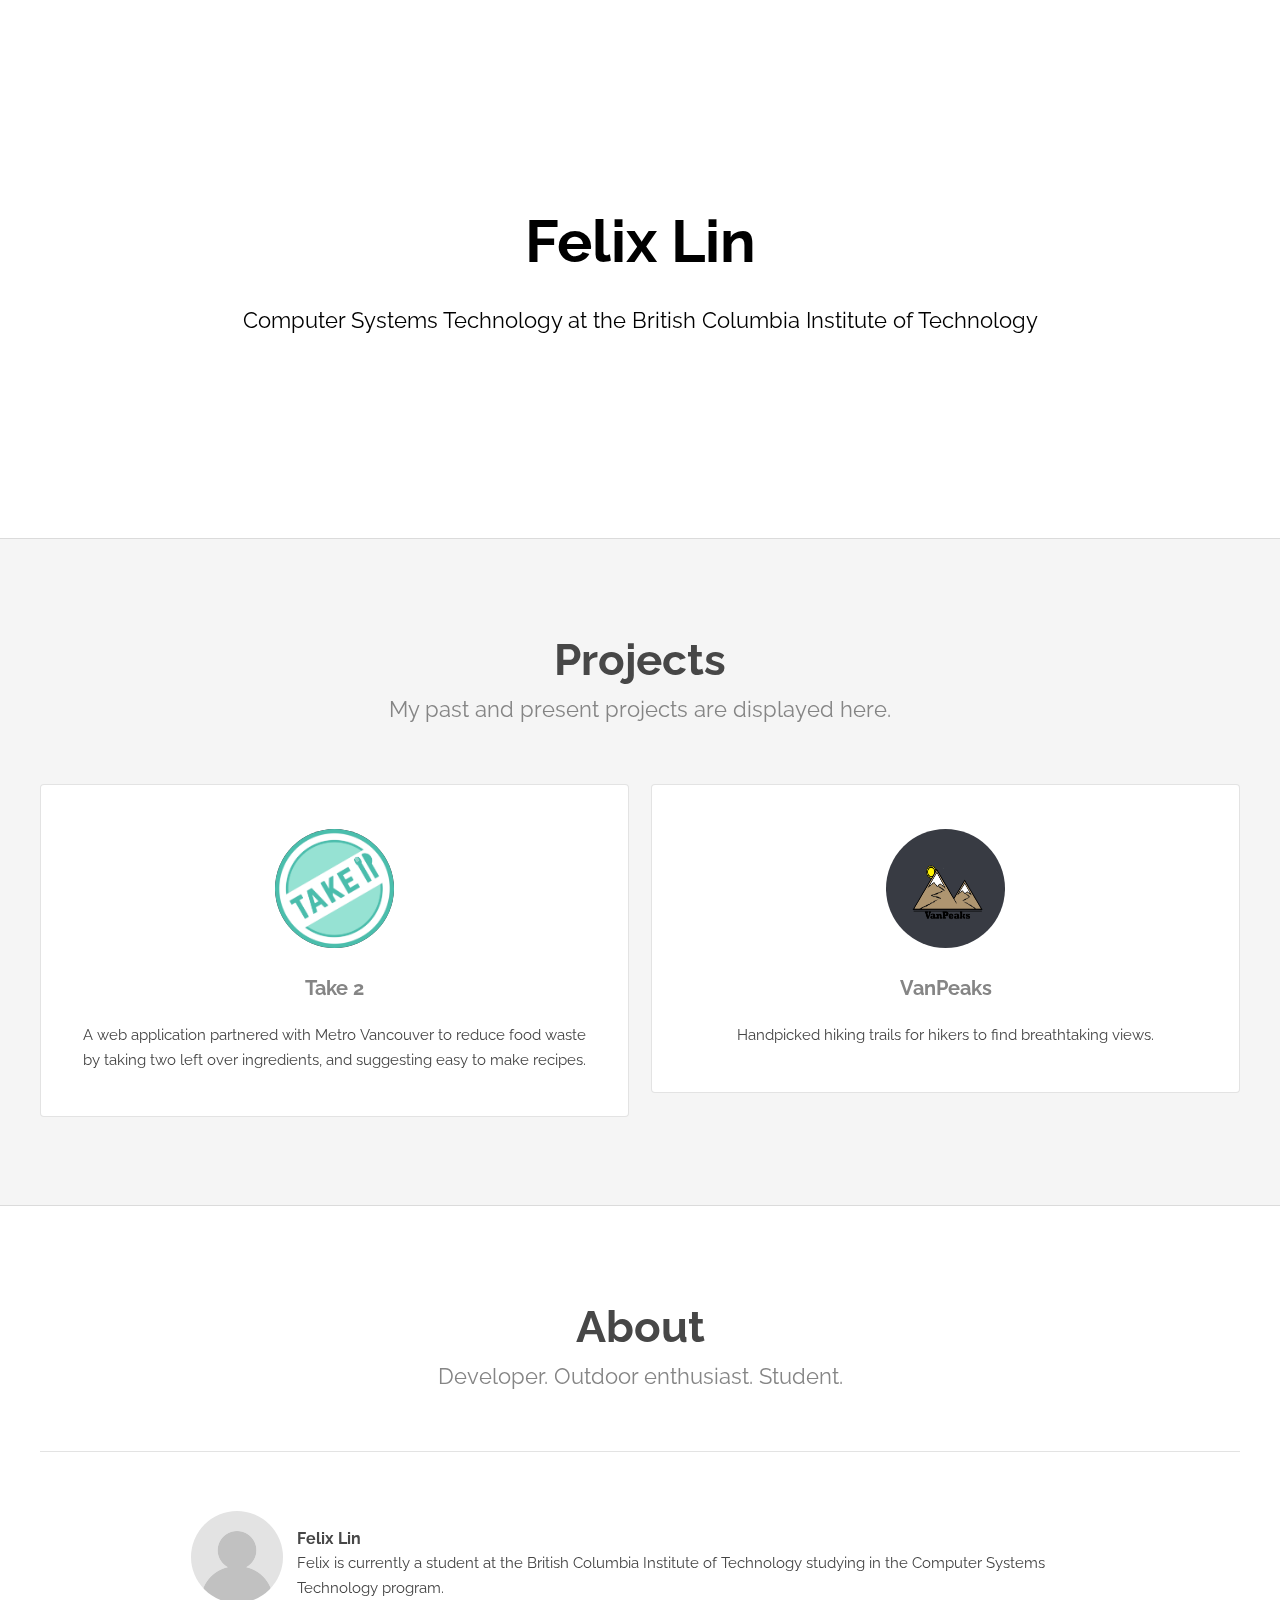
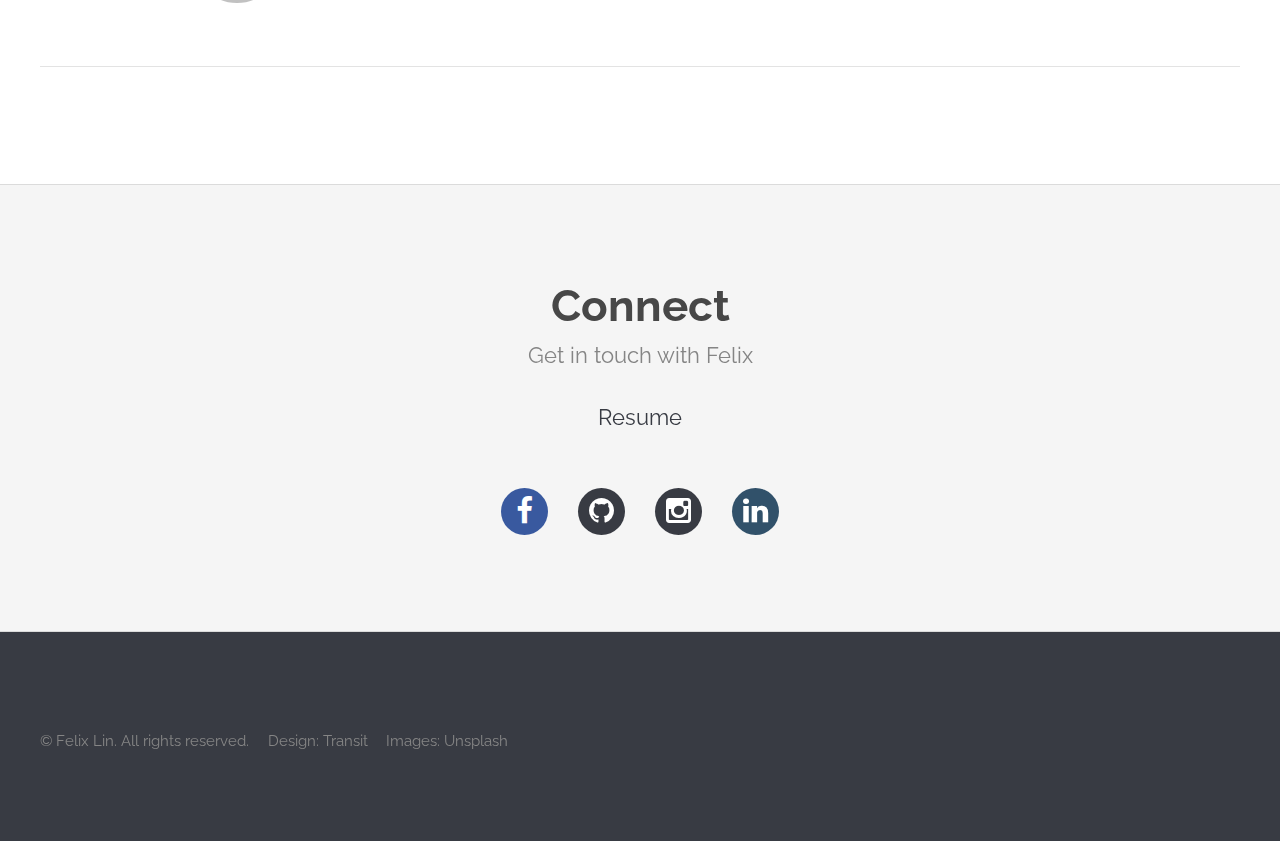
==== index.html @ 948bb362 "Removed nav bar and moved resume to contact area" ====
<!DOCTYPE html>
<html lang="en">
	<head>
		<meta charset="UTF-8">
		<title>Felix Lin</title>
		<meta name="description" content="" />
		<meta name="keywords" content="" />
		<!--[if lte IE 8]><script src="js/html5shiv.js"></script><![endif]-->
		<script src="js/jquery.min.js"></script>
		<script src="js/skel.min.js"></script>
		<script src="js/skel-layers.min.js"></script>
		<script src="js/init.js"></script>
		<script src="js/functions.js"></script>

		<!-- Style sheets -->
		<link rel="stylesheet" href="css/skel.css" />
		<link rel="stylesheet" href="css/style.css" />
		<link rel="stylesheet" href="css/style-xlarge.css" />
		
	</head>
	<body class="landing">

		<!-- Header -->
			<header id="header">
				<!-- <h1><a href="index.html">Felix Lin</a></h1>
				<nav id="nav">
					<ul> -->
						<!-- <li><a href="index.html">Home</a></li> -->
						<!-- <li><a target="_blank" href="files/resume.pdf" class="button">Resume</a></li>
						<li><a href="#three" class="special">Contact Me</a></li>
					</ul>
				</nav> -->
			</header>

		<!-- Banner -->
			<section id="banner">
				<h2>Felix Lin</h2>
				<p>Computer Systems Technology at the British Columbia Institute of Technology</p>
				<!-- Implement scroll to bottom of the page for contact me button
				<ul class="actions">
					<li>
						<a href="#" class="button big">Contact Me</a>
					</li>
				</ul>
				-->
			</section>

		<!-- One -->
			<section id="one" class="wrapper style1 special">
				<div class="container">
					<header class="major">
						<h2>Projects</h2>
						<p>My past and present projects are displayed here.</p>
					</header>
					<div class="row 150%">
						<div class="6u 12u$(medium)">
							<section class="box">
								<a target="_blank" href="http://students.bcitdev.com/A00959121/take2/index.php">
									<img src="images/project_logos/take2_logo.png" alt="take2" class="icon big rounded">
								</a>
								<h3>Take 2</h3>
								<p>A web application partnered with Metro Vancouver to reduce food waste by taking two left over ingredients, and suggesting easy to make recipes.</p>
							</section>
						</div>
						<div class="6u 12u$(medium)">
							<section class="box">
								<a target="_blank" href="http://students.bcitdev.com/A00959121/vanpeaks/index.php">
									<img src="images/project_logos/vanpeaks.png" alt="van_peaks" class="icon big rounded">
								</a>
								<h3>VanPeaks</h3>
								<p>Handpicked hiking trails for hikers to find breathtaking views. </p>
							</section>
						</div>

						<!--
						<div class="4u$ 12u$(medium)">
							<section class="box">
								<i class="icon big rounded color6 fa-rocket"></i>
								<h3>Placeholder</h3>
								<p>Lorem ipsum dolor sit amet, consectetur adipisicing elit. Atque eaque eveniet, nesciunt molestias. Ipsam, voluptate vero.</p>
							</section>
						</div>
						-->
					</div>
				</div>
			</section>

		<!-- Two -->
			<section id="two" class="wrapper style2 special">
				<div class="container">
					<header class="major">
						<h2>About</h2>
						<p>Developer. Outdoor enthusiast. Student.</p>
					</header>
					<section class="profiles">
						<div class="row contact-centre">
							<section class="12u 12u(xsmall) profile">
								<img src="images/profile_placeholder.gif" alt="felixlin" />
								<h4>Felix Lin</h4>
								<p>Felix is currently a student at the British Columbia Institute of Technology studying in the Computer Systems Technology program.</p>
							</section>
						</div>
					</section>
				</div>
			</section>

		<!-- Three -->
			<section id="three" class="wrapper style1 special">
				<div class="container">
					<header class="major">
						<h2>Connect</h2>
						<p>Get in touch with Felix</p>
						<p><a target="_blank" href="files/resume.pdf">Resume</a></p>
					</header>
					<section class="border-bottom">
					</section>
					<div class="row contact-centre">
						<div class="3u 3u(small)">
							<ul class="icons">
								<li>
									<a target="_blank" href="https://www.facebook.com/felix.lin.13" class="icon rounded fa-facebook"><span class="label">Facebook</span></a>
								</li>
							</ul>
						</div>
						<div class="3u 3u(small)">
							<ul class="icons">
								<li>
									<a target="_blank" href="https://github.com/Flinze" class="icon rounded fa-github"><span class="label">Github</span></a>
								</li>
							</ul>
						</div>
						<div class="3u 3u(small)">
							<ul class="icons">
								<li>
									<a target="_blank" href="https://www.instagram.com/felixlinn/" class="icon rounded fa-instagram"><span class="label">Instagram</span></a>
								</li>
							</ul>
						</div>
						<div class="3u 3u(small)">
							<ul class="icons">
								<li>
									<a target="_blank" href="https://www.linkedin.com/in/felix-lin-888121133/" class="icon rounded fa-linkedin"><span class="label">LinkedIn</span></a>
								</li>
							</ul>
						</div>
					</div>
				</div>
			</section>

		<!-- Footer -->
			<footer id="footer">
				<div class="container">
					<div class="row">
						<div class="8u 12u$(medium)">
							<ul class="copyright">
								<li>&copy; Felix Lin. All rights reserved.</li>
								<li>Design: <a href="http://templated.co">Transit</a></li>
								<li>Images: <a href="http://unsplash.com">Unsplash</a></li>
							</ul>
						</div>
					</div>
				</div>
			</footer>

	</body>
</html>
---- css/skel.css ----
/* Resets (http://meyerweb.com/eric/tools/css/reset/ | v2.0 | 20110126 | License: none (public domain)) */

	html,body,div,span,applet,object,iframe,h1,h2,h3,h4,h5,h6,p,blockquote,pre,a,abbr,acronym,address,big,cite,code,del,dfn,em,img,ins,kbd,q,s,samp,small,strike,strong,sub,sup,tt,var,b,u,i,center,dl,dt,dd,ol,ul,li,fieldset,form,label,legend,table,caption,tbody,tfoot,thead,tr,th,td,article,aside,canvas,details,embed,figure,figcaption,footer,header,hgroup,menu,nav,output,ruby,section,summary,time,mark,audio,video{margin:0;padding:0;border:0;font-size:100%;font:inherit;vertical-align:baseline;}article,aside,details,figcaption,figure,footer,header,hgroup,menu,nav,section{display:block;}body{line-height:1;}ol,ul{list-style:none;}blockquote,q{quotes:none;}blockquote:before,blockquote:after,q:before,q:after{content:'';content:none;}table{border-collapse:collapse;border-spacing:0;}body{-webkit-text-size-adjust:none}

/* Box Model */

	*, *:before, *:after {
		-moz-box-sizing: border-box;
		-webkit-box-sizing: border-box;
		box-sizing: border-box;
	}

/* Container */

	.container {
		margin-left: auto;
		margin-right: auto;

		/* width: (containers) */
		width: 1200px;
	}

	/* Modifiers */

		/* 125% */
			.container.\31 25\25 {
				width: 100%;

				/* max-width: (containers * 1.25) */
				max-width: 1500px;

				/* min-width: (containers) */
				min-width: 1200px;
			}

		/* 75% */
			.container.\37 5\25 {

				/* width: (containers * 0.75) */
				width: 900px;

			}

		/* 50% */
			.container.\35 0\25 {

				/* width: (containers * 0.50) */
				width: 600px;

			}

		/* 25% */
			.container.\32 5\25 {

				/* width: (containers * 0.25) */
				width: 300px;

			}

/* Grid */

	.row {
		border-bottom: solid 1px transparent;
	}

	.row > * {
		float: left;
	}

	.row:after, .row:before {
		content: '';
		display: block;
		clear: both;
		height: 0;
	}

	.row.uniform > * > :first-child {
		margin-top: 0;
	}

	.row.uniform > * > :last-child {
		margin-bottom: 0;
	}

	/* Gutters */

		/* Normal */

			.row > * {
				/* padding: (gutters.horizontal) 0 0 (gutters.vertical) */
				padding: 0 0 0 2em;
			}

			.row {
				/* margin: -(gutters.horizontal) 0 -1px -(gutters.vertical) */
				margin: 0 0 -1px -2em;
			}

			.row.uniform > * {
				/* padding: (gutters.vertical) 0 0 (gutters.vertical) */
				padding: 2em 0 0 2em;
			}

			.row.uniform {
				/* margin: -(gutters.vertical) 0 -1px -(gutters.vertical) */
				margin: -2em 0 -1px -2em;
			}

		/* 200% */

			.row.\32 00\25 > * {
				/* padding: (gutters.horizontal) 0 0 (gutters.vertical) */
				padding: 0 0 0 4em;
			}

			.row.\32 00\25 {
				/* margin: -(gutters.horizontal) 0 -1px -(gutters.vertical) */
				margin: 0 0 -1px -4em;
			}

			.row.uniform.\32 00\25 > * {
				/* padding: (gutters.vertical) 0 0 (gutters.vertical) */
				padding: 4em 0 0 4em;
			}

			.row.uniform.\32 00\25 {
				/* margin: -(gutters.vertical) 0 -1px -(gutters.vertical) */
				margin: -4em 0 -1px -4em;
			}

		/* 150% */

			.row.\31 50\25 > * {
				/* padding: (gutters.horizontal) 0 0 (gutters.vertical) */
				padding: 0 0 0 1.5em;
			}

			.row.\31 50\25 {
				/* margin: -(gutters.horizontal) 0 -1px -(gutters.vertical) */
				margin: 0 0 -1px -1.5em;
			}

			.row.uniform.\31 50\25 > * {
				/* padding: (gutters.vertical) 0 0 (gutters.vertical) */
				padding: 1.5em 0 0 1.5em;
			}

			.row.uniform.\31 50\25 {
				/* margin: -(gutters.vertical) 0 -1px -(gutters.vertical) */
				margin: -1.5em 0 -1px -1.5em;
			}

		/* 50% */

			.row.\35 0\25 > * {
				/* padding: (gutters.horizontal) 0 0 (gutters.vertical) */
				padding: 0 0 0 1em;
			}

			.row.\35 0\25 {
				/* margin: -(gutters.horizontal) 0 -1px -(gutters.vertical) */
				margin: 0 0 -1px -1em;
			}

			.row.uniform.\35 0\25 > * {
				/* padding: (gutters.vertical) 0 0 (gutters.vertical) */
				padding: 1em 0 0 1em;
			}

			.row.uniform.\35 0\25 {
				/* margin: -(gutters.vertical) 0 -1px -(gutters.vertical) */
				margin: -1em 0 -1px -1em;
			}

		/* 25% */

			.row.\32 5\25 > * {
				/* padding: (gutters.horizontal) 0 0 (gutters.vertical) */
				padding: 0 0 0 0.5em;
			}

			.row.\32 5\25 {
				/* margin: -(gutters.horizontal) 0 -1px -(gutters.vertical) */
				margin: 0 0 -1px -0.5em;
			}

			.row.uniform.\32 5\25 > * {
				/* padding: (gutters.vertical) 0 0 (gutters.vertical) */
				padding: 0.5em 0 0 0.5em;
			}

			.row.uniform.\32 5\25 {
				/* margin: -(gutters.vertical) 0 -1px -(gutters.vertical) */
				margin: -0.5em 0 -1px -0.5em;
			}

		/* 0% */

			.row.\30 \25 > * {
				padding: 0;
			}

			.row.\30 \25 {
				margin: 0 0 -1px 0;
			}

	/* Cells */

		.\31 2u, .\31 2u\24 { width: 100%; clear: none; margin-left: 0; }
		.\31 1u, .\31 1u\24 { width: 91.6666666667%; clear: none; margin-left: 0; }
		.\31 0u, .\31 0u\24 { width: 83.3333333333%; clear: none; margin-left: 0; }
		.\39 u, .\39 u\24 { width: 75%; clear: none; margin-left: 0; }
		.\38 u, .\38 u\24 { width: 66.6666666667%; clear: none; margin-left: 0; }
		.\37 u, .\37 u\24 { width: 58.3333333333%; clear: none; margin-left: 0; }
		.\36 u, .\36 u\24 { width: 50%; clear: none; margin-left: 0; }
		.\35 u, .\35 u\24 { width: 41.6666666667%; clear: none; margin-left: 0; }
		.\34 u, .\34 u\24 { width: 33.3333333333%; clear: none; margin-left: 0; }
		.\33 u, .\33 u\24 { width: 25%; clear: none; margin-left: 0; }
		.\32 u, .\32 u\24 { width: 16.6666666667%; clear: none; margin-left: 0; }
		.\31 u, .\31 u\24 { width: 8.3333333333%; clear: none; margin-left: 0; }

		.\31 2u\24 + *,
		.\31 1u\24 + *,
		.\31 0u\24 + *,
		.\39 u\24 + *,
		.\38 u\24 + *,
		.\37 u\24 + *,
		.\36 u\24 + *,
		.\35 u\24 + *,
		.\34 u\24 + *,
		.\33 u\24 + *,
		.\32 u\24 + *,
		.\31 u\24 + * {
			clear: left;
		}

		.\-11u { margin-left: 91.6666666667% }
		.\-10u { margin-left: 83.3333333333% }
		.\-9u { margin-left: 75% }
		.\-8u { margin-left: 66.6666666667% }
		.\-7u { margin-left: 58.3333333333% }
		.\-6u { margin-left: 50% }
		.\-5u { margin-left: 41.6666666667% }
		.\-4u { margin-left: 33.3333333333% }
		.\-3u { margin-left: 25% }
		.\-2u { margin-left: 16.6666666667% }
		.\-1u { margin-left: 8.3333333333% }
---- css/style.css ----
@charset "UTF-8";
@import url(font-awesome.min.css);
@import url(http://fonts.googleapis.com/css?family=Raleway:700,400);

/*
	Transit by TEMPLATED
	templated.co @templatedco
	Released for free under the Creative Commons Attribution 3.0 license (templated.co/license)
*/

/* Basic */

	body {
		background: #fff;
	}

		body.is-loading *, body.is-loading *:before, body.is-loading *:after {
			-moz-animation: none !important;
			-webkit-animation: none !important;
			-o-animation: none !important;
			-ms-animation: none !important;
			animation: none !important;
			-moz-transition: none !important;
			-webkit-transition: none !important;
			-o-transition: none !important;
			-ms-transition: none !important;
			transition: none !important;
		}

	body, input, select, textarea {
		color: #444;
		font-family: "Raleway", Helvetica, sans-serif;
		font-size: 13pt;
		font-weight: 400;
		line-height: 1.65em;
	}

	a {
		color: #383b43;
		text-decoration: none;
	}

		a:active, a:hover {
			text-decoration: underline;
		}

	strong, b {
		color: #474747;
		font-weight: 700;
	}

	em, i {
		font-style: italic;
	}

	p {
		margin: 0 0 2em 0;
	}

	h1, h2, h3, h4, h5, h6 {
		color: #474747;
		font-weight: 700;
		line-height: 1em;
		margin: 0 0 1em 0;
	}

		h1 a, h2 a, h3 a, h4 a, h5 a, h6 a {
			color: inherit;
			text-decoration: none;
		}

	h2 {
		font-size: 1.75em;
		line-height: 1.5em;
	}

	h3 {
		font-size: 1.35em;
		line-height: 1.5em;
	}

	h4 {
		font-size: 1.1em;
		line-height: 1.5em;
	}

	h5 {
		font-size: 0.9em;
		line-height: 1.5em;
	}

	h6 {
		font-size: 0.7em;
		line-height: 1.5em;
	}

	sub {
		font-size: 0.8em;
		position: relative;
		top: 0.5em;
	}

	sup {
		font-size: 0.8em;
		position: relative;
		top: -0.5em;
	}

	hr {
		border: 0;
		border-bottom: solid 1px rgba(144, 144, 144, 0.25);
		margin: 2em 0;
	}

		hr.major {
			margin: 3em 0;
		}

	blockquote {
		border-left: solid 4px rgba(144, 144, 144, 0.25);
		font-style: italic;
		margin: 0 0 2em 0;
		padding: 0.5em 0 0.5em 2em;
	}

	code {
		background: rgba(144, 144, 144, 0.075);
		border-radius: 4px;
		border: solid 1px rgba(144, 144, 144, 0.25);
		font-family: "Courier New", monospace;
		font-size: 0.9em;
		margin: 0 0.25em;
		padding: 0.25em 0.65em;
	}

	pre {
		-webkit-overflow-scrolling: touch;
		font-family: "Courier New", monospace;
		font-size: 0.9em;
		margin: 0 0 2em 0;
	}

		pre code {
			display: block;
			line-height: 1.75em;
			padding: 1em 1.5em;
			overflow-x: auto;
		}

	.align-left {
		text-align: left;
	}

	.align-center {
		text-align: center;
	}

	.align-right {
		text-align: right;
	}

/* Section/Article */

	section.special, article.special {
		text-align: center;
	}

	header p {
		color: #858585;
		position: relative;
		margin: 0 0 1.5em 0;
	}

	header h2 + p {
		font-size: 1.25em;
		margin-top: -1em;
		line-height: 1.5em;
	}

	header h3 + p {
		font-size: 1.1em;
		margin-top: -0.8em;
		line-height: 1.5em;
	}

	header h4 + p,
	header h5 + p,
	header h6 + p {
		font-size: 0.9em;
		margin-top: -0.6em;
		line-height: 1.5em;
	}

	header.major {
		text-align: center;
		margin-bottom: 4em;
	}

		header.major h2 {
			font-size: 3em;
			margin-bottom: 0.5em;
		}

		header.major p {
			font-size: 1.5em;
		}

/* Form */

	form {
		margin: 0 0 2em 0;
	}

	label {
		color: #474747;
		display: block;
		font-size: 0.9em;
		font-weight: 700;
		margin: 0 0 1em 0;
	}

	input[type="text"],
	input[type="password"],
	input[type="email"],
	select,
	textarea {
		-moz-appearance: none;
		-webkit-appearance: none;
		-o-appearance: none;
		-ms-appearance: none;
		appearance: none;
		background: rgba(144, 144, 144, 0.075);
		border-radius: 4px;
		border: none;
		color: inherit;
		display: block;
		outline: 0;
		padding: 0 1em;
		text-decoration: none;
		width: 100%;
	}

		input[type="text"]:invalid,
		input[type="password"]:invalid,
		input[type="email"]:invalid,
		select:invalid,
		textarea:invalid {
			box-shadow: none;
		}

		input[type="text"]:focus,
		input[type="password"]:focus,
		input[type="email"]:focus,
		select:focus,
		textarea:focus {
			border-color: #383b43;
			box-shadow: 0 0 0 1px #383b43;
		}

	.select-wrapper {
		text-decoration: none;
		display: block;
		position: relative;
	}

		.select-wrapper:before {
			content: "";
			-moz-osx-font-smoothing: grayscale;
			-webkit-font-smoothing: antialiased;
			font-family: FontAwesome;
			font-style: normal;
			font-weight: normal;
			text-transform: none !important;
		}

		.select-wrapper:before {
			color: rgba(144, 144, 144, 0.25);
			display: block;
			height: 2.75em;
			line-height: 2.75em;
			pointer-events: none;
			position: absolute;
			right: 0;
			text-align: center;
			top: 0;
			width: 2.75em;
		}

		.select-wrapper select::-ms-expand {
			display: none;
		}

	input[type="text"],
	input[type="password"],
	input[type="email"],
	select {
		height: 2.75em;
	}

	textarea {
		padding: 0.75em 1em;
	}

	input[type="checkbox"],
	input[type="radio"] {
		-moz-appearance: none;
		-webkit-appearance: none;
		-o-appearance: none;
		-ms-appearance: none;
		appearance: none;
		display: block;
		float: left;
		margin-right: -2em;
		opacity: 0;
		width: 1em;
		z-index: -1;
	}

		input[type="checkbox"] + label,
		input[type="radio"] + label {
			text-decoration: none;
			color: #444;
			cursor: pointer;
			display: inline-block;
			font-size: 1em;
			font-weight: 400;
			padding-left: 2.4em;
			padding-right: 0.75em;
			position: relative;
		}

			input[type="checkbox"] + label:before,
			input[type="radio"] + label:before {
				-moz-osx-font-smoothing: grayscale;
				-webkit-font-smoothing: antialiased;
				font-family: FontAwesome;
				font-style: normal;
				font-weight: normal;
				text-transform: none !important;
			}

			input[type="checkbox"] + label:before,
			input[type="radio"] + label:before {
				background: rgba(144, 144, 144, 0.075);
				border-radius: 4px;
				border: solid 1px rgba(144, 144, 144, 0.25);
				content: '';
				display: inline-block;
				height: 1.65em;
				left: 0;
				line-height: 1.58125em;
				position: absolute;
				text-align: center;
				top: 0;
				width: 1.65em;
			}

		input[type="checkbox"]:checked + label:before,
		input[type="radio"]:checked + label:before {
			background: #3cadd4;
			border-color: #3cadd4;
			color: #ffffff;
			content: '\f00c';
		}

		input[type="checkbox"]:focus + label:before,
		input[type="radio"]:focus + label:before {
			border-color: #383b43;
			box-shadow: 0 0 0 1px #383b43;
		}

	input[type="checkbox"] + label:before {
		border-radius: 4px;
	}

	input[type="radio"] + label:before {
		border-radius: 100%;
	}

	::-webkit-input-placeholder {
		color: #858585 !important;
		opacity: 1.0;
	}

	:-moz-placeholder {
		color: #858585 !important;
		opacity: 1.0;
	}

	::-moz-placeholder {
		color: #858585 !important;
		opacity: 1.0;
	}

	:-ms-input-placeholder {
		color: #858585 !important;
		opacity: 1.0;
	}

	.formerize-placeholder {
		color: #858585 !important;
		opacity: 1.0;
	}

/* Box */

	.box {
		border-radius: 4px;
		border: solid 1px rgba(144, 144, 144, 0.25);
		margin-bottom: 2em;
		padding: 1.5em;
	}

		.box > :last-child,
		.box > :last-child > :last-child,
		.box > :last-child > :last-child > :last-child {
			margin-bottom: 0;
		}

		.box.alt {
			border: 0;
			border-radius: 0;
			padding: 0;
		}

/* Icon */

	.icon {
		text-decoration: none;
		border-bottom: none;
		position: relative;
	}

		.icon:before {
			-moz-osx-font-smoothing: grayscale;
			-webkit-font-smoothing: antialiased;
			font-family: FontAwesome;
			font-style: normal;
			font-weight: normal;
			text-transform: none !important;
		}

		.icon:active, .icon:hover {
			text-decoration: none;
		}

		.icon > .label {
			display: none;
		}

		.icon.rounded {
			background-color: #383b43;
			border-radius: 100%;
			color: #ffffff;
			display: inline-block;
			height: 3.25em;
			line-height: 3.25em;
			text-align: center;
			width: 3.25em;
		}

			.icon.rounded.big {
				font-size: 2.5em;
				margin-bottom: 0.5em;
			}

			.icon.rounded.color1 {
				background-color: #3cadd4;
			}

			.icon.rounded.color2 {
				background-color: #3c61d4;
			}

			.icon.rounded.color3 {
				background-color: #633cd4;
			}

			.icon.rounded.color4 {
				background-color: #af3cd4;
			}

			.icon.rounded.color5 {
				background-color: #d43cad;
			}

			.icon.rounded.color6 {
				background-color: #d43c61;
			}

			.icon.rounded.color7 {
				background-color: #d4633c;
			}

			.icon.rounded.color8 {
				background-color: #d4af3c;
			}

			.icon.rounded.color9 {
				background-color: #add43c;
			}

			.icon.rounded.color10 {
				background-color: #61d43c;
			}

			.icon.rounded.fa-twitter {
				background-color: #2daae4;
			}

			.icon.rounded.fa-facebook {
				background-color: #39599f;
			}

			.icon.rounded.fa-google-plus {
				background-color: #c91e1f;
			}

			.icon.rounded.fa-dribbble {
				background-color: #c4376b;
			}

			.icon.rounded.fa-tumblr, .icon.rounded.fa-linkedin {
				background-color: #31516a;
			}

			.icon.rounded.fa-rss {
				background-color: #f2600b;
			}

/* Image */

	.image {
		border-radius: 4px;
		border: 0;
		display: inline-block;
		position: relative;
	}

		.image img {
			border-radius: 4px;
			display: block;
		}

		.image.left {
			float: left;
			padding: 0 1.5em 1em 0;
			top: 0.25em;
		}

		.image.right {
			float: right;
			padding: 0 0 1em 1.5em;
			top: 0.25em;
		}

		.image.left, .image.right {
			max-width: 40%;
		}

			.image.left img, .image.right img {
				width: 100%;
			}

		.image.fit {
			display: block;
			margin: 0 0 2em 0;
			width: 100%;
		}

			.image.fit img {
				width: 100%;
			}

/* List */

	ol {
		list-style: decimal;
		margin: 0 0 2em 0;
		padding-left: 1.25em;
	}

		ol li {
			padding-left: 0.25em;
		}

	ul {
		list-style: disc;
		margin: 0 0 2em 0;
		padding-left: 1em;
	}

		ul li {
			padding-left: 0.5em;
		}

		ul.alt {
			list-style: none;
			padding-left: 0;
		}

			ul.alt li {
				border-top: solid 1px rgba(144, 144, 144, 0.25);
				padding: 0.5em 0;
			}

				ul.alt li:first-child {
					border-top: 0;
					padding-top: 0;
				}

		ul.unstyled {
			list-style: none;
			padding-left: 0;
		}

			ul.unstyled li {
				padding: 0.4em 0;
			}

		ul.icons {
			cursor: default;
			list-style: none;
			padding-left: 0;
		}

			ul.icons li {
				display: inline-block;
				padding: 0 1em 0 0;
			}

				ul.icons li:last-child {
					padding-right: 0;
				}

				ul.icons li .icon:before {
					font-size: 2em;
				}

		ul.actions {
			cursor: default;
			list-style: none;
			padding-left: 0;
		}

			ul.actions li {
				display: inline-block;
				padding: 0 1em 0 0;
				vertical-align: middle;
			}

				ul.actions li:last-child {
					padding-right: 0;
				}

			ul.actions.small li {
				padding: 0 0.5em 0 0;
			}

			ul.actions.vertical li {
				display: block;
				padding: 1em 0 0 0;
			}

				ul.actions.vertical li:first-child {
					padding-top: 0;
				}

				ul.actions.vertical li > * {
					margin-bottom: 0;
				}

			ul.actions.vertical.small li {
				padding: 0.5em 0 0 0;
			}

				ul.actions.vertical.small li:first-child {
					padding-top: 0;
				}

			ul.actions.fit {
				display: table;
				margin-left: -1em;
				padding: 0;
				table-layout: fixed;
				width: calc(100% + 1em);
			}

				ul.actions.fit li {
					display: table-cell;
					padding: 0 0 0 1em;
				}

					ul.actions.fit li > * {
						margin-bottom: 0;
					}

				ul.actions.fit.small {
					margin-left: -0.5em;
					width: calc(100% + 0.5em);
				}

					ul.actions.fit.small li {
						padding: 0 0 0 0.5em;
					}

	dl {
		margin: 0 0 2em 0;
	}

/* Table */

	.table-wrapper {
		-webkit-overflow-scrolling: touch;
		overflow-x: auto;
	}

	table {
		margin: 0 0 2em 0;
		width: 100%;
	}

		table tbody tr {
			border: solid 1px rgba(144, 144, 144, 0.25);
			border-left: 0;
			border-right: 0;
		}

			table tbody tr:nth-child(2n + 1) {
				background-color: rgba(144, 144, 144, 0.075);
			}

		table td {
			padding: 0.75em 0.75em;
		}

		table th {
			color: #474747;
			font-size: 0.9em;
			font-weight: 700;
			padding: 0 0.75em 0.75em 0.75em;
			text-align: left;
		}

		table thead {
			border-bottom: solid 2px rgba(144, 144, 144, 0.25);
		}

		table tfoot {
			border-top: solid 2px rgba(144, 144, 144, 0.25);
		}

		table.alt {
			border-collapse: separate;
		}

			table.alt tbody tr td {
				border: solid 1px rgba(144, 144, 144, 0.25);
				border-left-width: 0;
				border-top-width: 0;
			}

				table.alt tbody tr td:first-child {
					border-left-width: 1px;
				}

			table.alt tbody tr:first-child td {
				border-top-width: 1px;
			}

			table.alt thead {
				border-bottom: 0;
			}

			table.alt tfoot {
				border-top: 0;
			}

/* Button */

	input[type="submit"],
	input[type="reset"],
	input[type="button"],
	.button {
		-moz-appearance: none;
		-webkit-appearance: none;
		-o-appearance: none;
		-ms-appearance: none;
		appearance: none;
		-moz-transition: background-color 0.2s ease-in-out, color 0.2s ease-in-out;
		-webkit-transition: background-color 0.2s ease-in-out, color 0.2s ease-in-out;
		-o-transition: background-color 0.2s ease-in-out, color 0.2s ease-in-out;
		-ms-transition: background-color 0.2s ease-in-out, color 0.2s ease-in-out;
		transition: background-color 0.2s ease-in-out, color 0.2s ease-in-out;
		background-color: #3cadd4;
		border-radius: 30px;
		border: 0;
		color: #ffffff !important;
		cursor: pointer;
		display: inline-block;
		font-weight: 400;
		height: 2.85em;
		line-height: 2.95em;
		padding: 0 2em;
		text-align: center;
		text-decoration: none;
		white-space: nowrap;
	}

		input[type="submit"]:hover,
		input[type="reset"]:hover,
		input[type="button"]:hover,
		.button:hover {
			background-color: #51b6d9;
			text-decoration: none;
		}

		input[type="submit"]:active,
		input[type="reset"]:active,
		input[type="button"]:active,
		.button:active {
			background-color: #2da2ca;
			text-decoration: none;
		}

		input[type="submit"].icon,
		input[type="reset"].icon,
		input[type="button"].icon,
		.button.icon {
			padding-left: 1.35em;
		}

			input[type="submit"].icon:before,
			input[type="reset"].icon:before,
			input[type="button"].icon:before,
			.button.icon:before {
				margin-right: 0.5em;
			}

		input[type="submit"].fit,
		input[type="reset"].fit,
		input[type="button"].fit,
		.button.fit {
			display: block;
			margin: 0 0 1em 0;
			width: 100%;
		}

		input[type="submit"].small,
		input[type="reset"].small,
		input[type="button"].small,
		.button.small {
			font-size: 0.8em;
		}

		input[type="submit"].big,
		input[type="reset"].big,
		input[type="button"].big,
		.button.big {
			font-size: 1.35em;
		}

		input[type="submit"].alt,
		input[type="reset"].alt,
		input[type="button"].alt,
		.button.alt {
			background-color: transparent;
			box-shadow: inset 0 0 0 2px rgba(144, 144, 144, 0.25);
			color: #474747 !important;
		}

			input[type="submit"].alt:hover,
			input[type="reset"].alt:hover,
			input[type="button"].alt:hover,
			.button.alt:hover {
				background-color: rgba(144, 144, 144, 0.075);
			}

			input[type="submit"].alt:active,
			input[type="reset"].alt:active,
			input[type="button"].alt:active,
			.button.alt:active {
				background-color: rgba(144, 144, 144, 0.2);
			}

			input[type="submit"].alt.icon:before,
			input[type="reset"].alt.icon:before,
			input[type="button"].alt.icon:before,
			.button.alt.icon:before {
				color: #858585;
			}

		input[type="submit"].special,
		input[type="reset"].special,
		input[type="button"].special,
		.button.special {
			background-color: #383b43;
			color: #ffffff !important;
		}

			input[type="submit"].special:hover,
			input[type="reset"].special:hover,
			input[type="button"].special:hover,
			.button.special:hover {
				background-color: #444751;
			}

			input[type="submit"].special:active,
			input[type="reset"].special:active,
			input[type="button"].special:active,
			.button.special:active {
				background-color: #2c2f35;
			}

		input[type="submit"].disabled, input[type="submit"]:disabled,
		input[type="reset"].disabled,
		input[type="reset"]:disabled,
		input[type="button"].disabled,
		input[type="button"]:disabled,
		.button.disabled,
		.button:disabled {
			background-color: #444 !important;
			box-shadow: inset 0 -0.15em 0 0 rgba(0, 0, 0, 0.15);
			color: #fff !important;
			cursor: default;
			opacity: 0.25;
		}

/* Page Header */

	body.landing #header {
		background-color: transparent;
		left: 0;
		position: absolute;
		top: 0;
	}

		body.landing #header nav a {
			color: #000000;
		}

	#header {
		background-color: #383b43;
		color: #ffffff;
		cursor: default;
		font-size: 1.1em;
		height: 6em;
		line-height: 6em;
		width: 100%;
		z-index: 10000;
	}

		#header h1 {
			color: #ffffff;
			height: inherit;
			left: 3em;
			line-height: inherit;
			margin: 0;
			padding: 0;
			position: absolute;
		}

			#header h1 a {
				font-size: 1.25em;
			}

		#header nav {
			height: inherit;
			line-height: inherit;
			position: absolute;
			right: 3em;
			vertical-align: middle;
		}

			#header nav > ul {
				list-style: none;
				margin: 0;
				padding-left: 0;
			}

				#header nav > ul > li {
					border-radius: 4px;
					display: inline-block;
					margin-left: 2em;
					padding-left: 0;
				}

					#header nav > ul > li a {
						-moz-transition: color 0.2s ease-in-out;
						-webkit-transition: color 0.2s ease-in-out;
						-o-transition: color 0.2s ease-in-out;
						-ms-transition: color 0.2s ease-in-out;
						transition: color 0.2s ease-in-out;
						color: #cdced0;
						display: inline-block;
						text-decoration: none;
					}

						#header nav > ul > li a:active, #header nav > ul > li a:hover {
							color: #ffffff;
						}

					#header nav > ul > li:first-child {
						margin-left: 0;
					}

					#header nav > ul > li .button {
						background-color: #fff;
						color: #444 !important;
						height: 2.25em;
						line-height: 2.25em;
						margin-bottom: 0;
						padding: 0 1em;
						position: relative;
						top: -0.075em;
						vertical-align: middle;
					}

		#header .container {
			position: relative;
		}

			#header .container h1 {
				left: 0;
			}

			#header .container nav {
				right: 0;
			}

/* Page Banner */

	#banner {
		/* background-image: url(../images/dark_tint.png), url(../images/bokeh_car_lights_bg.jpg); */
		background-position: center center;
		background-size: cover;
		color: #000000;
		padding: 14em 0em 14em;
		text-align: center;
	}

		#banner :last-child {
			margin-bottom: 0;
			color: #000000
		}

		#banner h2 {
			color: #000000;
			font-size: 4em;
			line-height: 1.25em;
			margin: 0 0 0.5em 0;
			padding: 0;
		}

		#banner p {
			font-size: 1.5em;
			margin-bottom: 1.75em;
		}

/* Page Wrapper */

	.wrapper {
		padding: 6em 0em 4em;
		/* Style 1 Wrapper */
		/* Style 2 Wrapper */
		/* Style 3 Wrapper */
	}

		.wrapper.style1 {
			background-color: #F5F5F5;
			border-bottom: 1px solid rgba(144, 144, 144, 0.25);
			border-top: 1px solid rgba(144, 144, 144, 0.25);
		}

			.wrapper.style1 .box {
				background-color: #fff;
				padding: 3em 2.5em;
			}

				.wrapper.style1 .box h2, .wrapper.style1 .box h3, .wrapper.style1 .box h4, .wrapper.style1 .box h5, .wrapper.style1 .box h6 {
					color: #858585;
				}

		.wrapper.style2 .profiles {
			border-bottom: 1px solid rgba(144, 144, 144, 0.25);
			border-top: 1px solid rgba(144, 144, 144, 0.25);
			margin-bottom: 4em;
			padding-top: 4em;
		}

		.wrapper.style2 .profile {
			margin-bottom: 2em;
			text-align: left;
		}

			.wrapper.style2 .profile img {
				border-radius: 50%;
				float: left;
				margin-bottom: 1em;
				margin-right: 1em;
			}

			.wrapper.style2 .profile h4 {
				margin-bottom: 0;
				margin-top: 1em;
			}

		.wrapper.style2 footer {
			margin-left: auto;
			margin-right: auto;
			width: 70%;
		}

			.wrapper.style2 footer p {
				margin-bottom: 3em;
			}

		.wrapper.style3 {
			background-color: #3cadd4;
			color: #ffffff;
		}

			.wrapper.style3 h2, .wrapper.style3 h3, .wrapper.style3 p {
				color: #ffffff;
			}

			.wrapper.style3 input[type="text"],
			.wrapper.style3 input[type="password"],
			.wrapper.style3 input[type="email"],
			.wrapper.style3 select,
			.wrapper.style3 textarea {
				background-color: #fff;
				color: #444;
			}

/* Page Footer */

	#footer {
		background: #383b43;
		padding: 6em 0em 4em;
	}

		#footer h2, #footer h3, #footer h4 {
			color: #ffffff;
		}

		#footer p, #footer a, #footer li {
			color: #cdced0;
		}

		#footer .links {
			border-bottom: 1px solid rgba(144, 144, 144, 0.25);
			margin-bottom: 4em;
			padding-bottom: 1em;
		}

		#footer .copyright {
			margin-top: 0.65em;
			padding: 0;
		}

			#footer .copyright li {
				color: #858585;
				display: inline-block;
				list-style: none;
				margin-left: 0.5em;
				padding-left: 0.5em;
			}

				#footer .copyright li:first-child {
					margin-left: 0;
					padding-left: 0;
				}

			#footer .copyright a {
				color: #858585;
			}

		#footer .icons {
			text-align: center;
		}

		#footer a.icon {
			color: #ffffff;
			font-size: 0.65em;
			height: 4em;
			line-height: 4em;
			width: 4em;
			cursor: pointer;
		}

/* Grid Demo */

	.grid-demo {
		display: block;
		margin: 0 0 2em 0;
	}

		.grid-demo span {
			background: #8d93a0;
			border-radius: 4px;
			color: rgba(0, 0, 0, 0.25);
			display: block;
			font-weight: 700;
			height: 2.75em;
			line-height: 2.75em;
			text-align: center;
		}

		.grid-demo .row.flush > div span {
			border-radius: 0;
		}

		.grid-demo .row.flush > div:first-child span {
			border-radius: 4px 0 0 4px;
		}

		.grid-demo .row.flush > div:last-child span {
			border-radius: 0 4px 4px 0;
		}

/* Contact */

	.contact-centre {
		display: inline-block;
	}
---- css/style-xlarge.css ----
/*
	Transit by TEMPLATED
	templated.co @templatedco
	Released for free under the Creative Commons Attribution 3.0 license (templated.co/license)
*/

/* Basic */

	body, input, select, textarea {
		font-size: 11pt;
	}
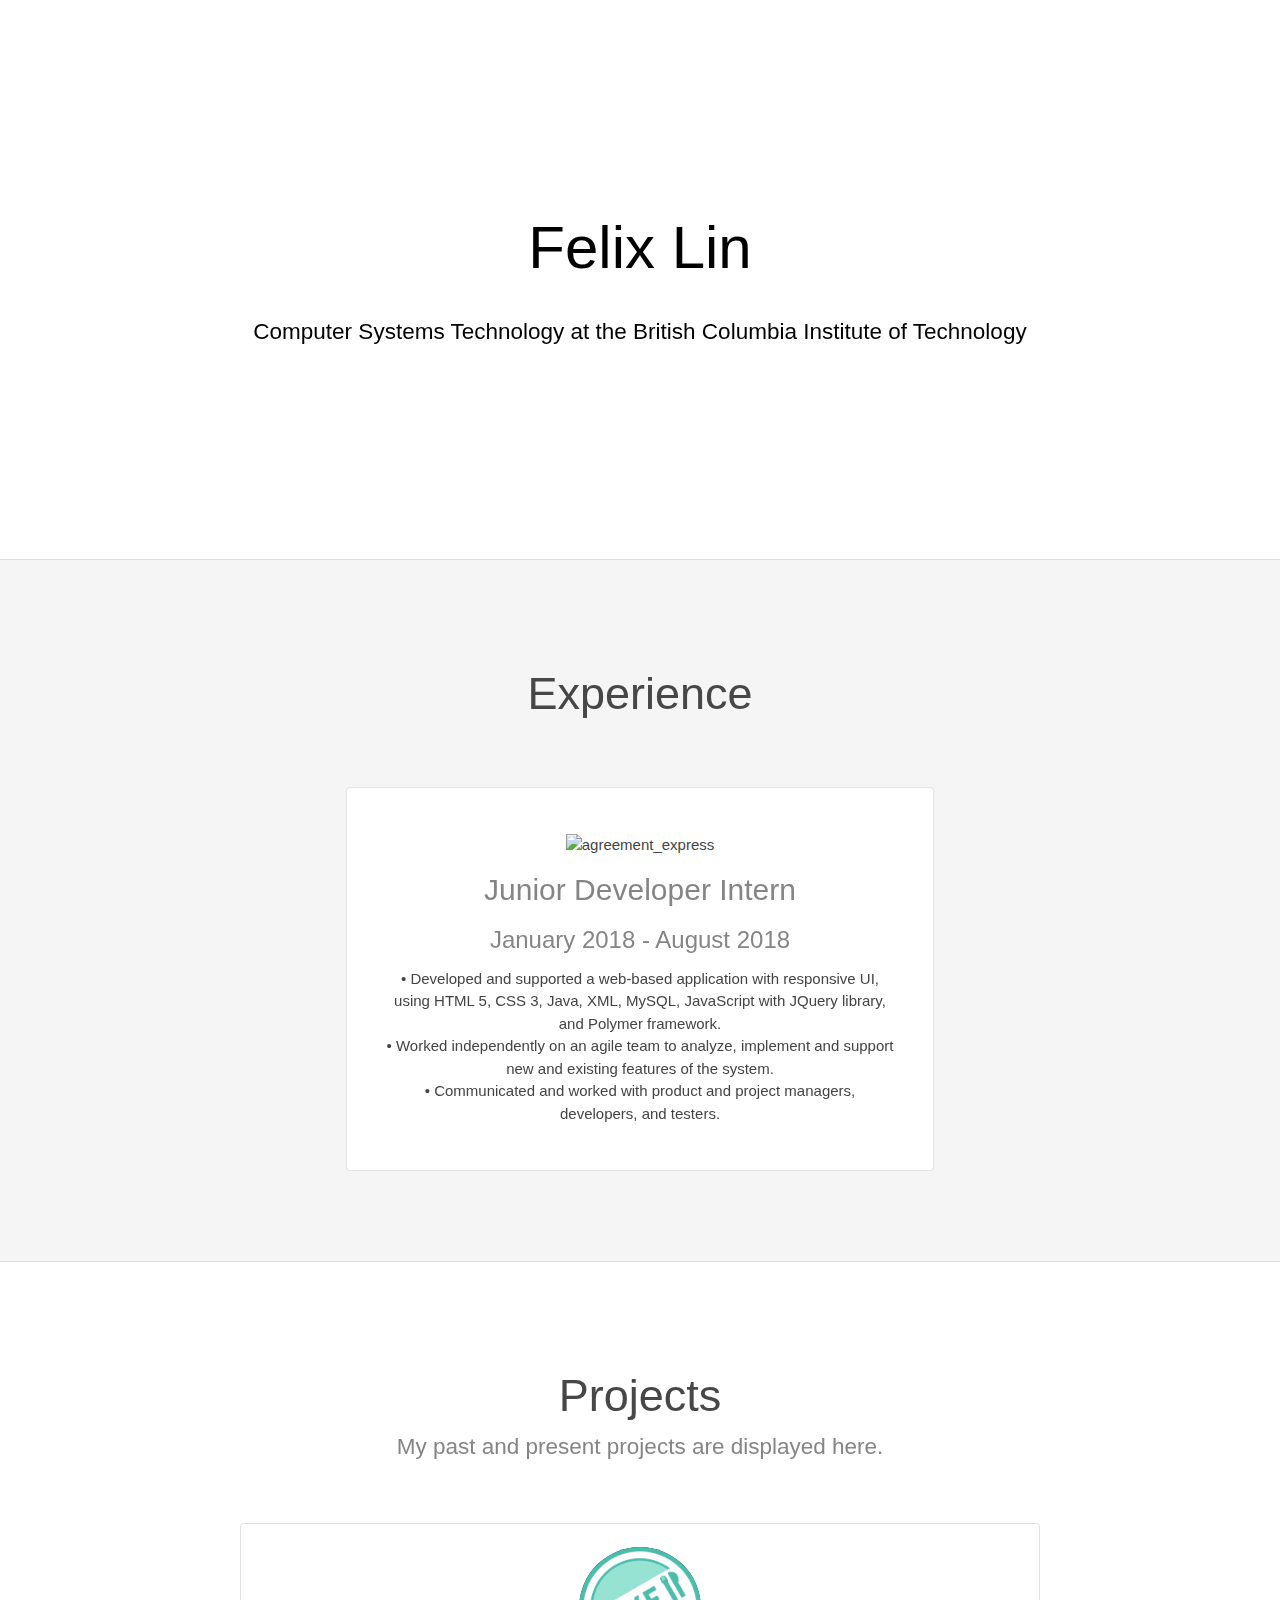
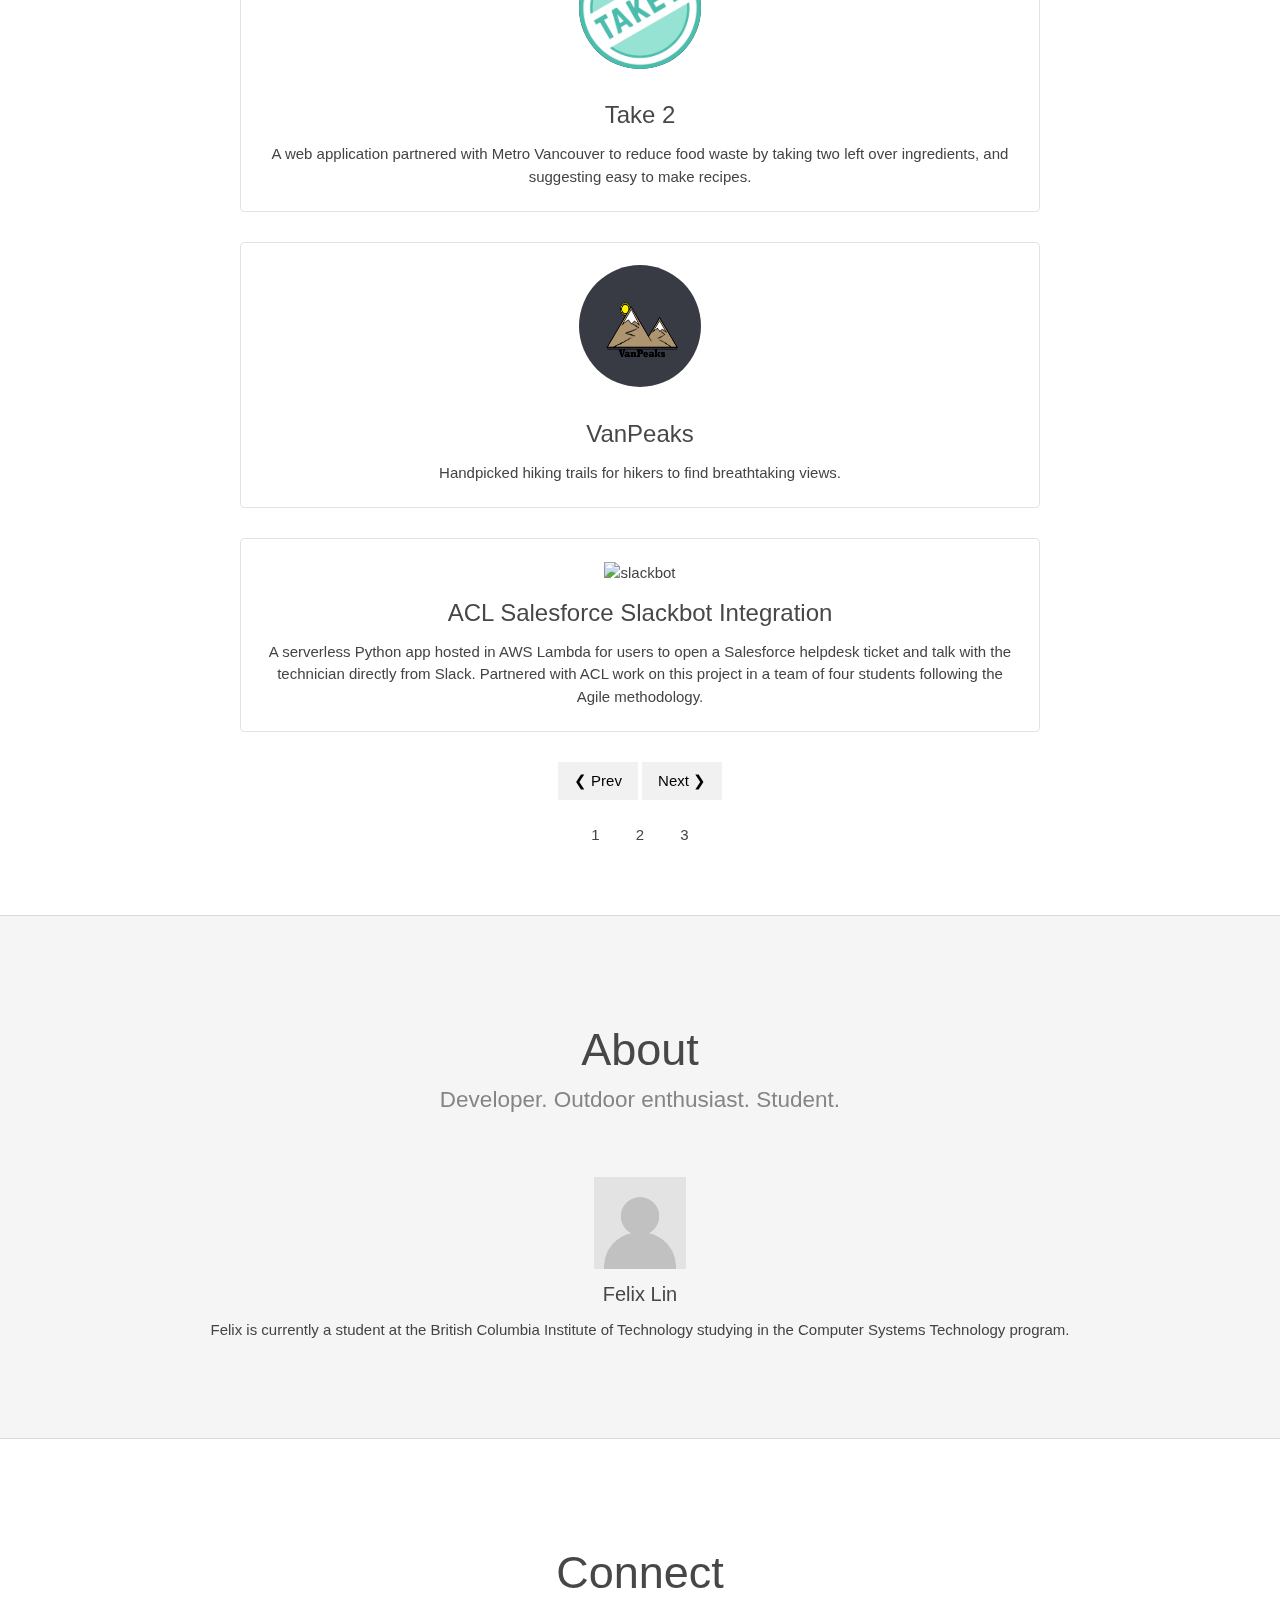
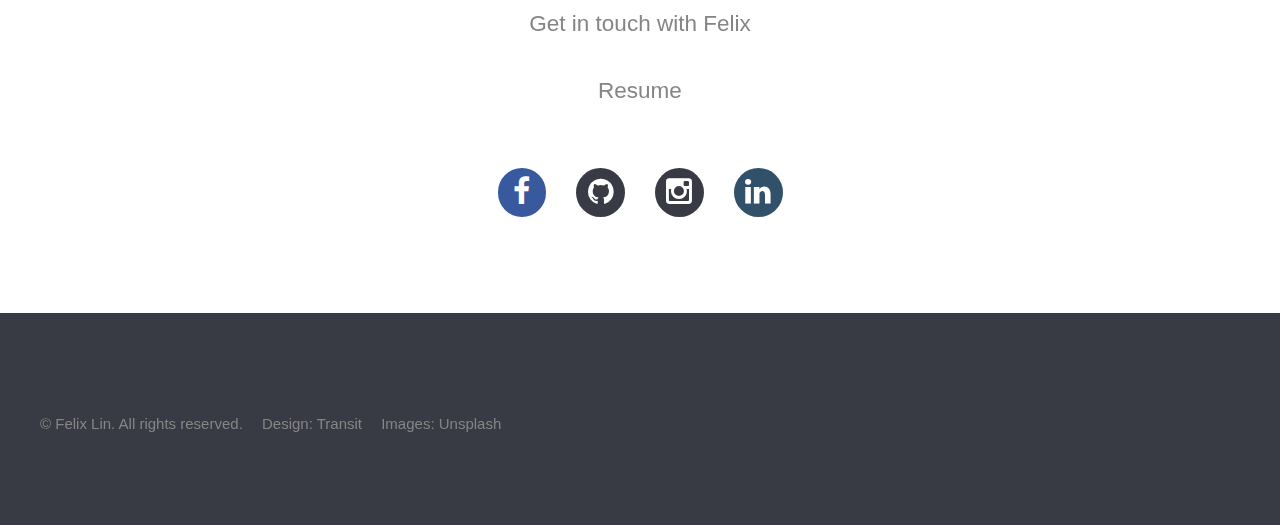
==== commit 0d47739e: "Added project images to folders, and beautify'd code" ====
--- a/index.html
+++ b/index.html
@@ -1,166 +1,237 @@
 <!DOCTYPE html>
 <html lang="en">
-	<head>
-		<meta charset="UTF-8">
-		<title>Felix Lin</title>
-		<meta name="description" content="" />
-		<meta name="keywords" content="" />
-		<!--[if lte IE 8]><script src="js/html5shiv.js"></script><![endif]-->
-		<script src="js/jquery.min.js"></script>
-		<script src="js/skel.min.js"></script>
-		<script src="js/skel-layers.min.js"></script>
-		<script src="js/init.js"></script>
-		<script src="js/functions.js"></script>
-
-		<!-- Style sheets -->
-		<link rel="stylesheet" href="css/skel.css" />
-		<link rel="stylesheet" href="css/style.css" />
-		<link rel="stylesheet" href="css/style-xlarge.css" />
-		
-	</head>
-	<body class="landing">
-
-		<!-- Header -->
-			<header id="header">
-				<!-- <h1><a href="index.html">Felix Lin</a></h1>
+
+<head>
+	<meta charset="UTF-8">
+	<title>Felix Lin</title>
+	<meta name="description" content="" />
+	<meta name="keywords" content="" />
+	<!--[if lte IE 8]><script src="js/html5shiv.js"></script><![endif]-->
+	<script src="js/jquery.min.js"></script>
+	<script src="js/skel.min.js"></script>
+	<script src="js/skel-layers.min.js"></script>
+	<script src="js/init.js"></script>
+
+	<!-- Style sheets -->
+	<link rel="stylesheet" href="css/skel.css" />
+	<link rel="stylesheet" href="css/style.css" />
+	<link rel="stylesheet" href="css/style-xlarge.css" />
+	<link rel="stylesheet" href="css/custom.css" />
+	<link rel="stylesheet" href="https://www.w3schools.com/w3css/4/w3.css">
+
+</head>
+
+<body class="landing">
+
+	<!-- Header -->
+	<header id="header">
+		<!-- <h1><a href="index.html">Felix Lin</a></h1>
 				<nav id="nav">
 					<ul> -->
-						<!-- <li><a href="index.html">Home</a></li> -->
-						<!-- <li><a target="_blank" href="files/resume.pdf" class="button">Resume</a></li>
+		<!-- <li><a href="index.html">Home</a></li> -->
+		<!-- <li><a target="_blank" href="files/resume.pdf" class="button">Resume</a></li>
 						<li><a href="#three" class="special">Contact Me</a></li>
 					</ul>
 				</nav> -->
-			</header>
-
-		<!-- Banner -->
-			<section id="banner">
-				<h2>Felix Lin</h2>
-				<p>Computer Systems Technology at the British Columbia Institute of Technology</p>
-				<!-- Implement scroll to bottom of the page for contact me button
+	</header>
+
+	<!-- Banner -->
+	<section id="banner">
+		<h2>Felix Lin</h2>
+		<p>Computer Systems Technology at the British Columbia Institute of Technology</p>
+		<!-- Implement scroll to bottom of the page for contact me button
 				<ul class="actions">
 					<li>
 						<a href="#" class="button big">Contact Me</a>
 					</li>
 				</ul>
 				-->
+	</section>
+
+	<!-- One -->
+	<section id="one" class="wrapper style1 special">
+		<div class="container">
+			<header class="major">
+				<h2>Experience</h2>
+			</header>
+			<div class="row 150%">
+				<div class="6u -3u 12u$(medium)">
+					<section class="box">
+						<a target="_blank" href="https://agreementexpress.com/">
+							<img src="images/company_logos/agreement_express.png" class="responsive-image" alt="agreement_express">
+						</a>
+						<h2>Junior Developer Intern</h2>
+						<h3>January 2018 - August 2018</h3>
+						<p>• Developed and supported a web-based application with responsive UI, using HTML 5, CSS 3, Java, XML,
+							MySQL, JavaScript with JQuery library, and Polymer framework.
+							<br />
+							• Worked independently on an agile team to analyze, implement and support new and existing features of the
+							system.
+							<br />
+							• Communicated and worked with product and project managers, developers, and testers.</p>
+					</section>
+				</div>
+				<!-- <div class="6u 12u$(medium)">
+						<section class="box">
+							<a target="_blank" href="http://students.bcitdev.com/A00959121/vanpeaks/index.php">
+								<img src="images/project_logos/vanpeaks.png" alt="van_peaks" class="icon big rounded">
+							</a>
+							<h3>VanPeaks</h3>
+							<p>Handpicked hiking trails for hikers to find breathtaking views. </p>
+						</section>
+					</div> -->
+
+				<!--
+					<div class="4u$ 12u$(medium)">
+						<section class="box">
+							<i class="icon big rounded color6 fa-rocket"></i>
+							<h3>Placeholder</h3>
+							<p>Lorem ipsum dolor sit amet, consectetur adipisicing elit. Atque eaque eveniet, nesciunt molestias. Ipsam, voluptate vero.</p>
+						</section>
+					</div>
+					-->
+			</div>
+		</div>
+	</section>
+
+	<!-- Two -->
+	<section id="one" class="wrapper style2 special">
+		<div class="container">
+			<header class="major">
+				<h2>Projects</h2>
+				<p>My past and present projects are displayed here.</p>
+			</header>
+
+			<div class="w3-content" style="max-width:800px">
+				<div class="mySlides" style="width:100%">
+					<section class="box">
+						<a target="_blank" href="http://students.bcitdev.com/A00959121/take2/index.php">
+							<img src="images/project_logos/take2_logo.png" alt="take2" class="icon big rounded">
+						</a>
+						<h3>Take 2</h3>
+						<p>A web application partnered with Metro Vancouver to reduce food waste by taking two left over
+							ingredients, and suggesting easy to make recipes.</p>
+					</section>
+				</div>
+				<div class="mySlides" style="width:100%">
+					<section class="box">
+						<a target="_blank" href="http://students.bcitdev.com/A00959121/vanpeaks/index.php">
+							<img src="images/project_logos/vanpeaks.png" alt="van_peaks" class="icon big rounded">
+						</a>
+						<h3>VanPeaks</h3>
+						<p>Handpicked hiking trails for hikers to find breathtaking views. </p>
+					</section>
+				</div>
+				<div class="mySlides" style="width:100%">
+					<section class="box">
+						<a target="_blank" href="https://github.com/acl-services/slack-salesforce-helpdesk">
+							<img src="images/project_logos/slackbot_icon.png" alt="slackbot" class="slack-logo">
+						</a>
+						<h3>ACL Salesforce Slackbot Integration</h3>
+						<p>A serverless Python app hosted in AWS Lambda for users to open a Salesforce helpdesk ticket and talk with
+							the technician directly from Slack. Partnered with ACL work on this project in a team of four students
+							following the Agile methodology. </p>
+					</section>
+				</div>
+			</div>
+
+
+			<div class="w3-center">
+				<div class="w3-section">
+					<button class="w3-button w3-light-grey" onclick="plusDivs(-1)">❮ Prev</button>
+					<button class="w3-button w3-light-grey" onclick="plusDivs(1)">Next ❯</button>
+				</div>
+				<button class="w3-button demo" onclick="currentDiv(1)">1</button>
+				<button class="w3-button demo" onclick="currentDiv(2)">2</button>
+				<button class="w3-button demo" onclick="currentDiv(3)">3</button>
+			</div>
+		</div>
+	</section>
+
+	<!-- Three -->
+	<section id="three" class="wrapper style1 special">
+		<div class="container">
+			<header class="major">
+				<h2>About</h2>
+				<p>Developer. Outdoor enthusiast. Student.</p>
+			</header>
+			<section class="profiles">
+				<div class="row contact-centre">
+					<section class="12u 12u(xsmall) profile">
+						<img src="images/profile_placeholder.gif" alt="felixlin" />
+						<h4>Felix Lin</h4>
+						<p>Felix is currently a student at the British Columbia Institute of Technology studying in the Computer
+							Systems Technology program.</p>
+					</section>
+				</div>
 			</section>
-
-		<!-- One -->
-			<section id="one" class="wrapper style1 special">
-				<div class="container">
-					<header class="major">
-						<h2>Projects</h2>
-						<p>My past and present projects are displayed here.</p>
-					</header>
-					<div class="row 150%">
-						<div class="6u 12u$(medium)">
-							<section class="box">
-								<a target="_blank" href="http://students.bcitdev.com/A00959121/take2/index.php">
-									<img src="images/project_logos/take2_logo.png" alt="take2" class="icon big rounded">
-								</a>
-								<h3>Take 2</h3>
-								<p>A web application partnered with Metro Vancouver to reduce food waste by taking two left over ingredients, and suggesting easy to make recipes.</p>
-							</section>
-						</div>
-						<div class="6u 12u$(medium)">
-							<section class="box">
-								<a target="_blank" href="http://students.bcitdev.com/A00959121/vanpeaks/index.php">
-									<img src="images/project_logos/vanpeaks.png" alt="van_peaks" class="icon big rounded">
-								</a>
-								<h3>VanPeaks</h3>
-								<p>Handpicked hiking trails for hikers to find breathtaking views. </p>
-							</section>
-						</div>
-
-						<!--
-						<div class="4u$ 12u$(medium)">
-							<section class="box">
-								<i class="icon big rounded color6 fa-rocket"></i>
-								<h3>Placeholder</h3>
-								<p>Lorem ipsum dolor sit amet, consectetur adipisicing elit. Atque eaque eveniet, nesciunt molestias. Ipsam, voluptate vero.</p>
-							</section>
-						</div>
-						-->
-					</div>
-				</div>
+		</div>
+	</section>
+
+	<!-- Four -->
+	<section id="four" class="wrapper style2 special">
+		<div class="container">
+			<header class="major">
+				<h2>Connect</h2>
+				<p>Get in touch with Felix</p>
+				<p><a target="_blank" href="files/resume.pdf">Resume</a></p>
+			</header>
+			<section class="border-bottom">
 			</section>
-
-		<!-- Two -->
-			<section id="two" class="wrapper style2 special">
-				<div class="container">
-					<header class="major">
-						<h2>About</h2>
-						<p>Developer. Outdoor enthusiast. Student.</p>
-					</header>
-					<section class="profiles">
-						<div class="row contact-centre">
-							<section class="12u 12u(xsmall) profile">
-								<img src="images/profile_placeholder.gif" alt="felixlin" />
-								<h4>Felix Lin</h4>
-								<p>Felix is currently a student at the British Columbia Institute of Technology studying in the Computer Systems Technology program.</p>
-							</section>
-						</div>
-					</section>
-				</div>
-			</section>
-
-		<!-- Three -->
-			<section id="three" class="wrapper style1 special">
-				<div class="container">
-					<header class="major">
-						<h2>Connect</h2>
-						<p>Get in touch with Felix</p>
-						<p><a target="_blank" href="files/resume.pdf">Resume</a></p>
-					</header>
-					<section class="border-bottom">
-					</section>
-					<div class="row contact-centre">
-						<div class="3u 3u(small)">
-							<ul class="icons">
-								<li>
-									<a target="_blank" href="https://www.facebook.com/felix.lin.13" class="icon rounded fa-facebook"><span class="label">Facebook</span></a>
-								</li>
-							</ul>
-						</div>
-						<div class="3u 3u(small)">
-							<ul class="icons">
-								<li>
-									<a target="_blank" href="https://github.com/Flinze" class="icon rounded fa-github"><span class="label">Github</span></a>
-								</li>
-							</ul>
-						</div>
-						<div class="3u 3u(small)">
-							<ul class="icons">
-								<li>
-									<a target="_blank" href="https://www.instagram.com/felixlinn/" class="icon rounded fa-instagram"><span class="label">Instagram</span></a>
-								</li>
-							</ul>
-						</div>
-						<div class="3u 3u(small)">
-							<ul class="icons">
-								<li>
-									<a target="_blank" href="https://www.linkedin.com/in/felix-lin-888121133/" class="icon rounded fa-linkedin"><span class="label">LinkedIn</span></a>
-								</li>
-							</ul>
-						</div>
-					</div>
-				</div>
-			</section>
-
-		<!-- Footer -->
-			<footer id="footer">
-				<div class="container">
-					<div class="row">
-						<div class="8u 12u$(medium)">
-							<ul class="copyright">
-								<li>&copy; Felix Lin. All rights reserved.</li>
-								<li>Design: <a href="http://templated.co">Transit</a></li>
-								<li>Images: <a href="http://unsplash.com">Unsplash</a></li>
-							</ul>
-						</div>
-					</div>
-				</div>
-			</footer>
-
-	</body>
-</html>
+			<div class="row contact-centre">
+				<div class="3u 3u(small)">
+					<ul class="icons">
+						<li>
+							<a target="_blank" href="https://www.facebook.com/felix.lin.13" class="icon rounded fa-facebook"><span
+									class="label">Facebook</span></a>
+						</li>
+					</ul>
+				</div>
+				<div class="3u 3u(small)">
+					<ul class="icons">
+						<li>
+							<a target="_blank" href="https://github.com/Flinze" class="icon rounded fa-github"><span
+									class="label">Github</span></a>
+						</li>
+					</ul>
+				</div>
+				<div class="3u 3u(small)">
+					<ul class="icons">
+						<li>
+							<a target="_blank" href="https://www.instagram.com/felixlinn/" class="icon rounded fa-instagram"><span
+									class="label">Instagram</span></a>
+						</li>
+					</ul>
+				</div>
+				<div class="3u 3u(small)">
+					<ul class="icons">
+						<li>
+							<a target="_blank" href="https://www.linkedin.com/in/felix-lin-888121133/"
+								class="icon rounded fa-linkedin"><span class="label">LinkedIn</span></a>
+						</li>
+					</ul>
+				</div>
+			</div>
+		</div>
+	</section>
+
+	<!-- Footer -->
+	<footer id="footer">
+		<div class="container">
+			<div class="row">
+				<div class="8u 12u$(medium)">
+					<ul class="copyright">
+						<li>&copy; Felix Lin. All rights reserved.</li>
+						<li>Design: <a href="http://templated.co">Transit</a></li>
+						<li>Images: <a href="http://unsplash.com">Unsplash</a></li>
+					</ul>
+				</div>
+			</div>
+		</div>
+	</footer>
+
+	<!-- Scripts loaded last as divs need to be loaded first -->
+	<script src="js/functions.js"></script>
+</body>
+
+</html>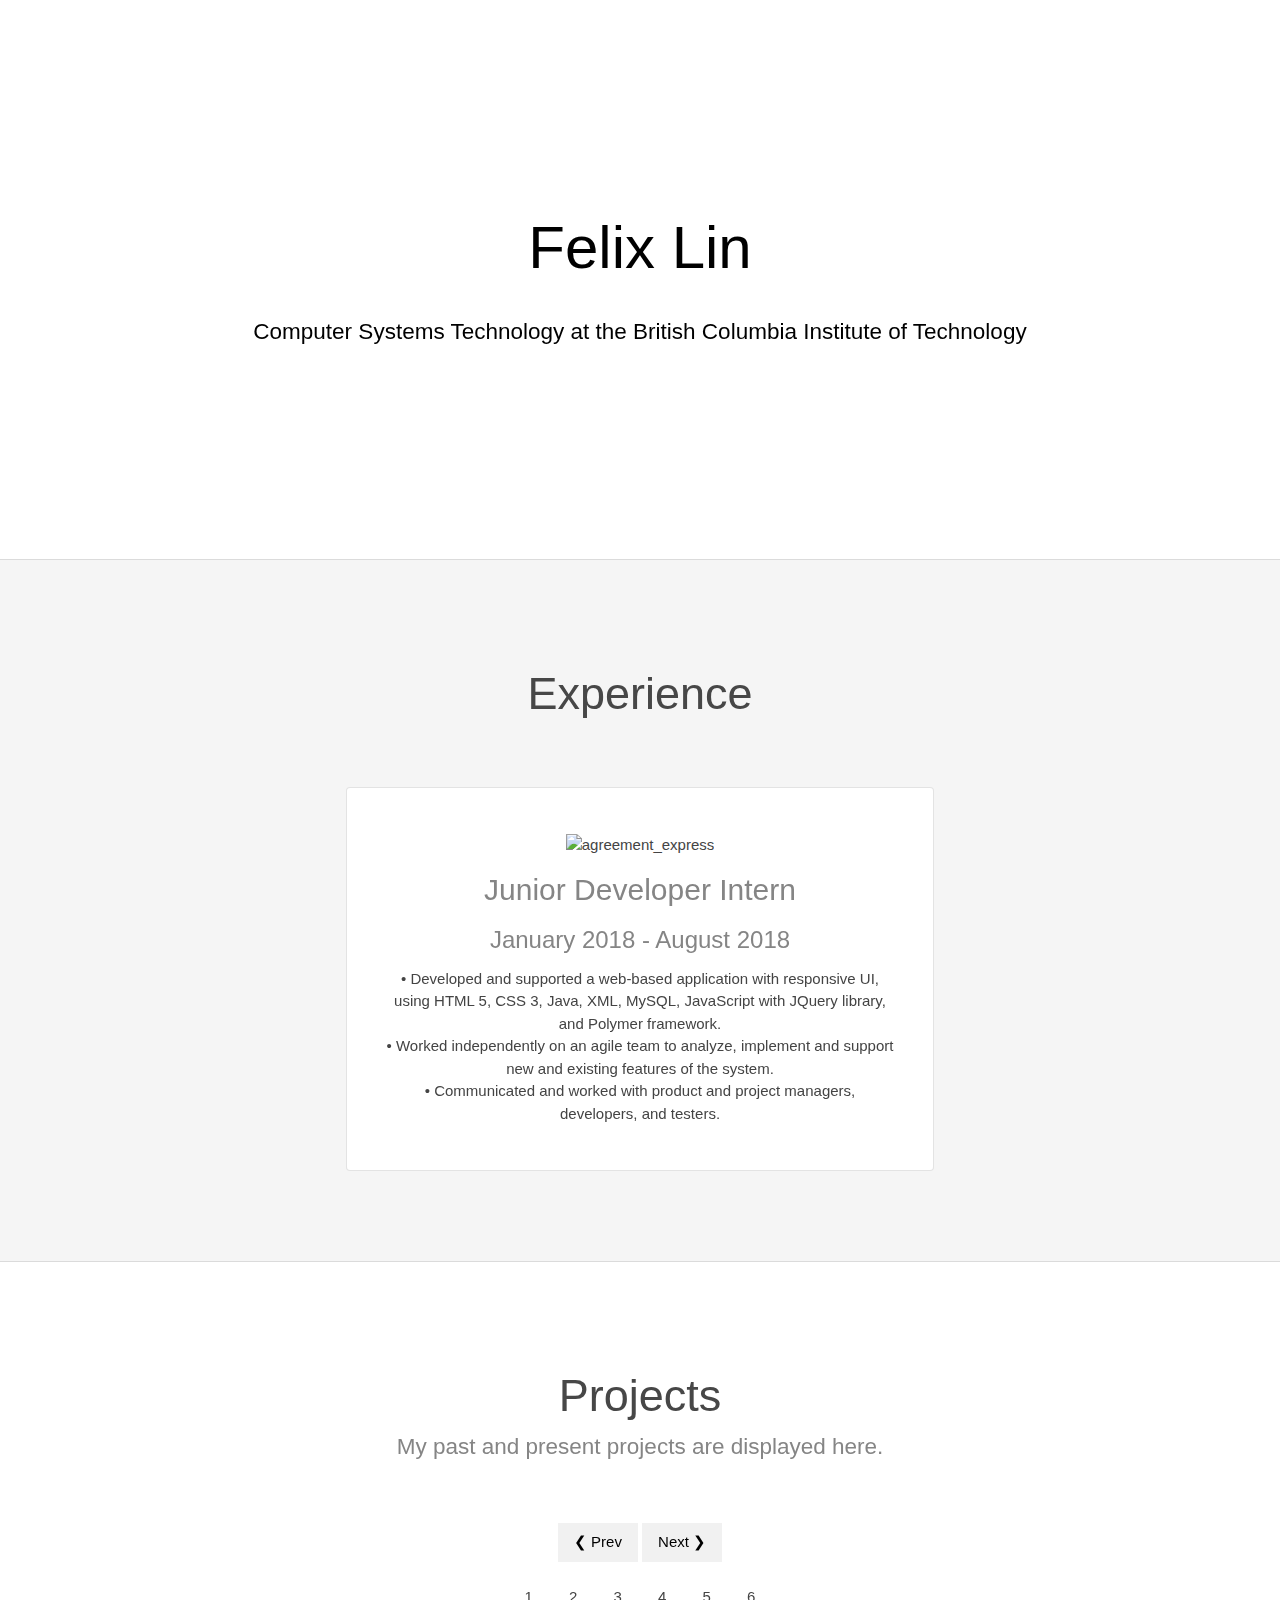
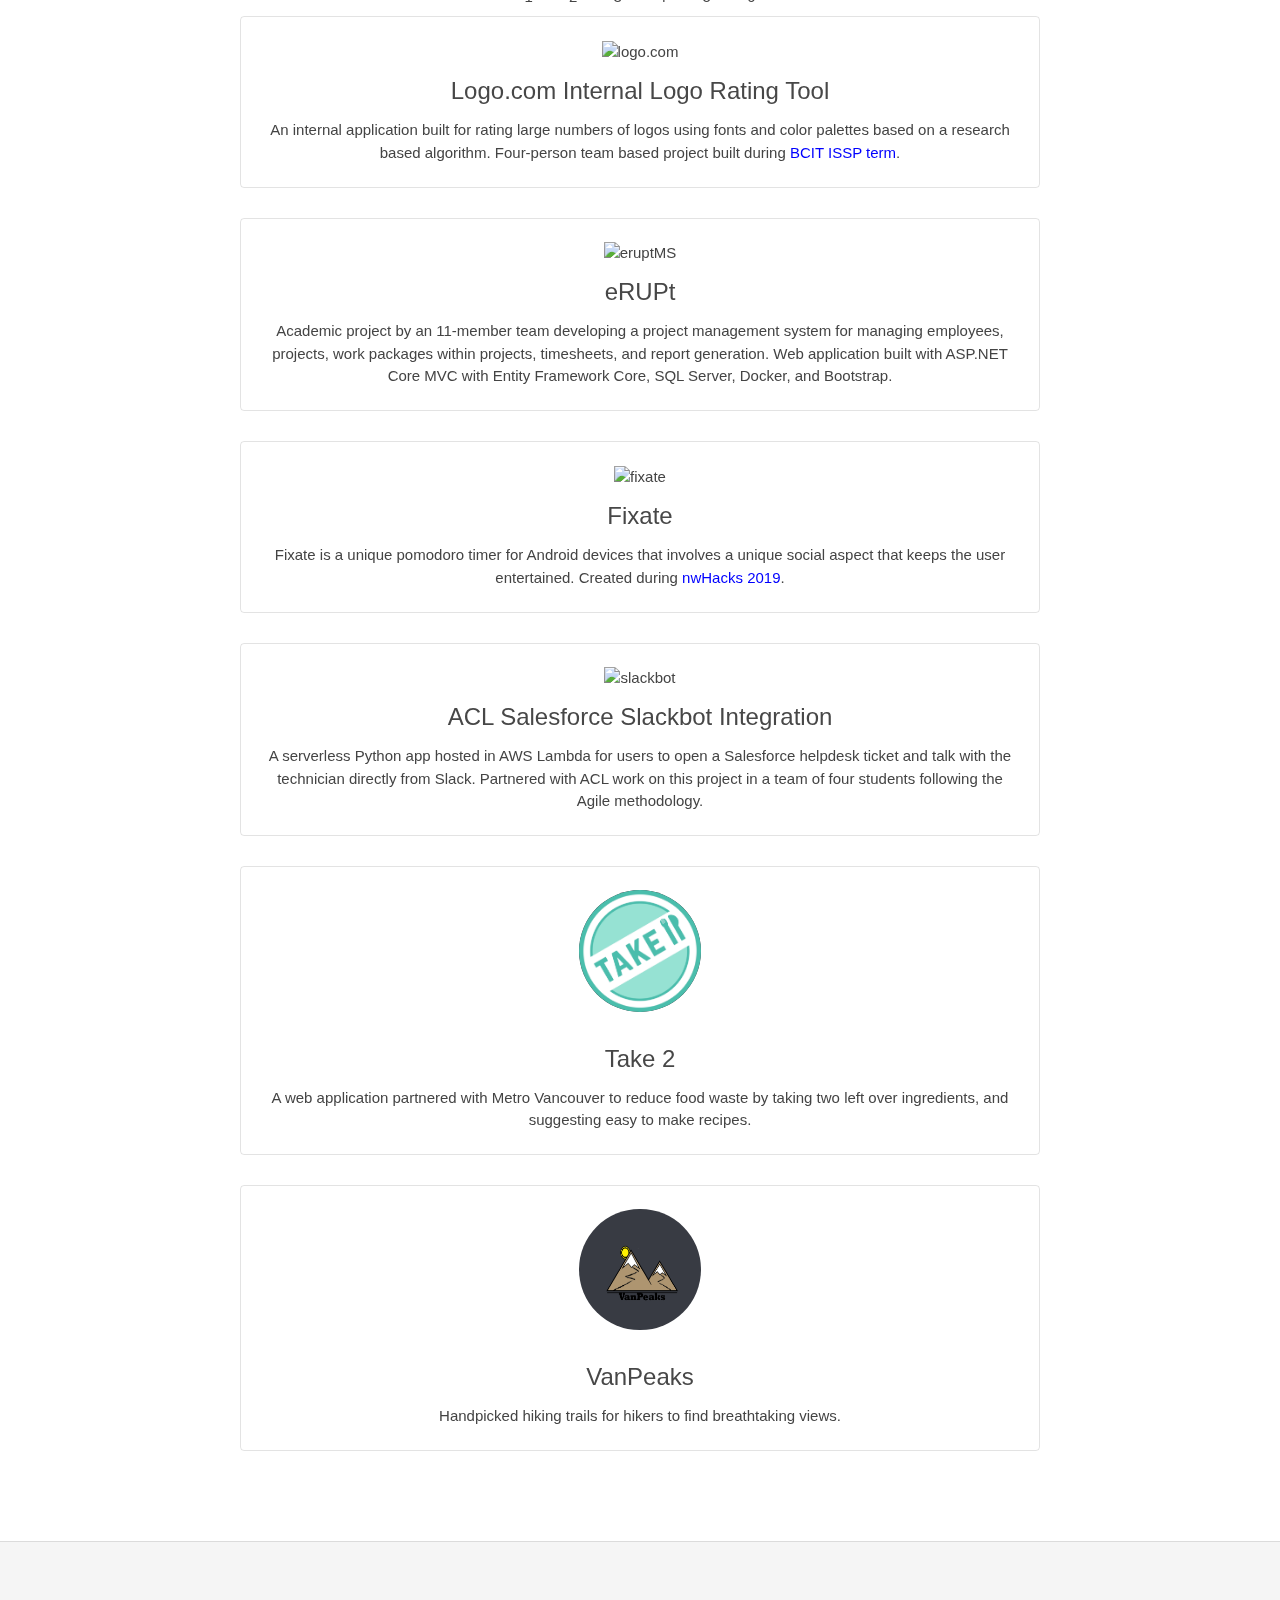
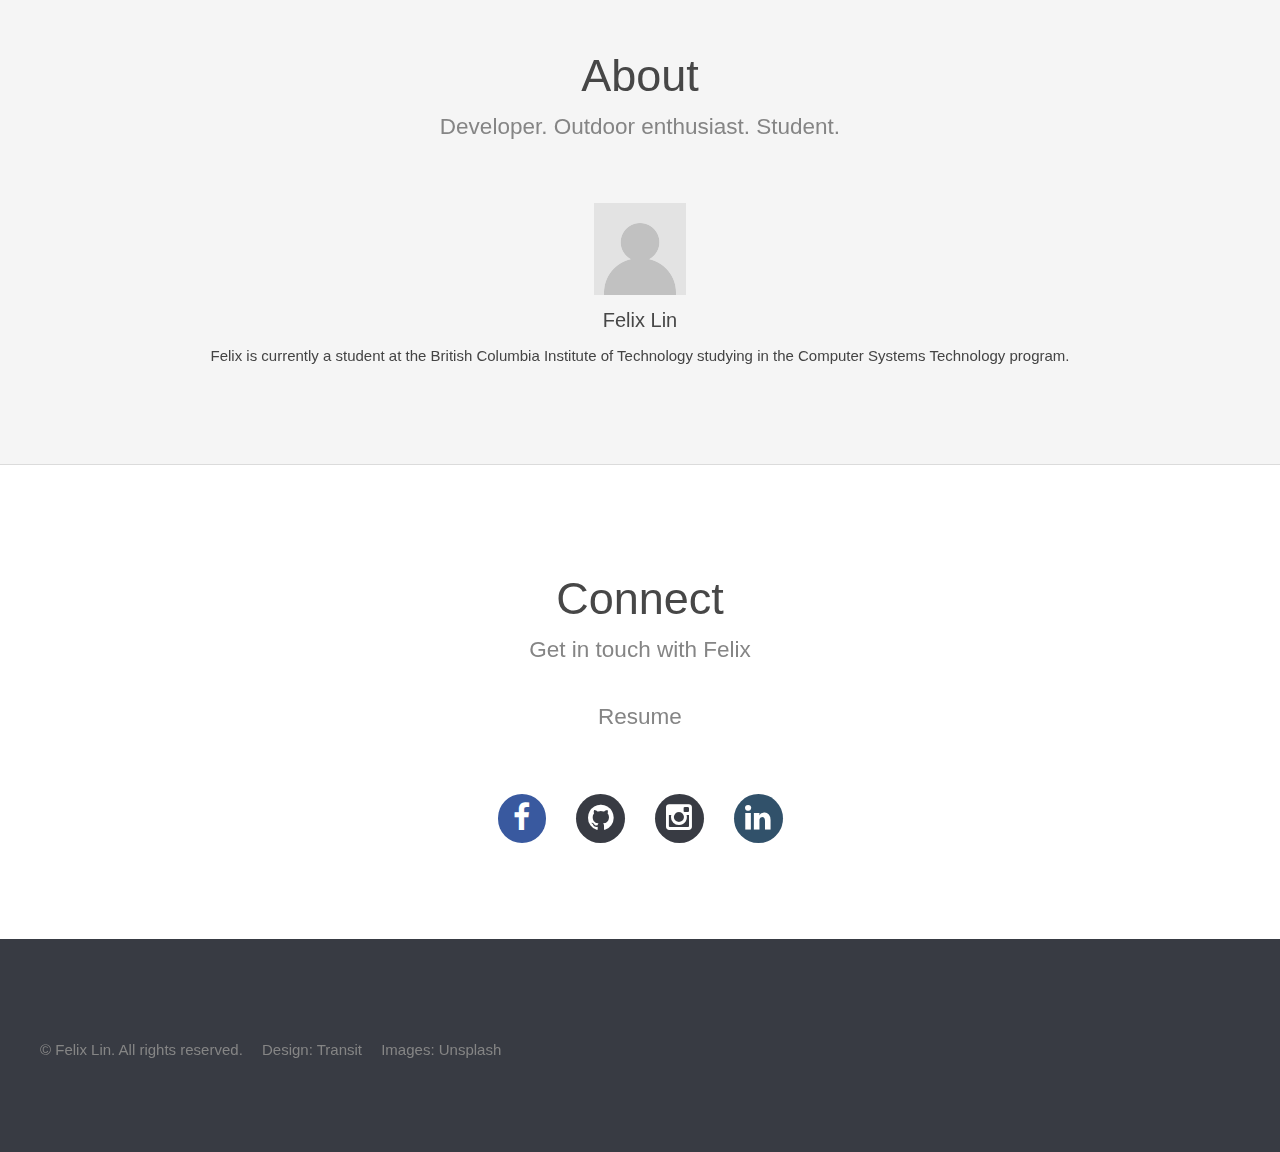
==== commit ea6f1128: "Changed link of EruptMS" ====
--- a/index.html
+++ b/index.html
@@ -39,13 +39,6 @@
 	<section id="banner">
 		<h2>Felix Lin</h2>
 		<p>Computer Systems Technology at the British Columbia Institute of Technology</p>
-		<!-- Implement scroll to bottom of the page for contact me button
-				<ul class="actions">
-					<li>
-						<a href="#" class="button big">Contact Me</a>
-					</li>
-				</ul>
-				-->
 	</section>
 
 	<!-- One -->
@@ -103,23 +96,51 @@
 			</header>
 
 			<div class="w3-content" style="max-width:800px">
-				<div class="mySlides" style="width:100%">
-					<section class="box">
-						<a target="_blank" href="http://students.bcitdev.com/A00959121/take2/index.php">
-							<img src="images/project_logos/take2_logo.png" alt="take2" class="icon big rounded">
-						</a>
-						<h3>Take 2</h3>
-						<p>A web application partnered with Metro Vancouver to reduce food waste by taking two left over
-							ingredients, and suggesting easy to make recipes.</p>
-					</section>
-				</div>
-				<div class="mySlides" style="width:100%">
-					<section class="box">
-						<a target="_blank" href="http://students.bcitdev.com/A00959121/vanpeaks/index.php">
-							<img src="images/project_logos/vanpeaks.png" alt="van_peaks" class="icon big rounded">
-						</a>
-						<h3>VanPeaks</h3>
-						<p>Handpicked hiking trails for hikers to find breathtaking views. </p>
+				<div class="w3-center">
+					<div class="w3-section">
+						<button class="w3-button w3-light-grey" onclick="plusDivs(-1)">❮ Prev</button>
+						<button class="w3-button w3-light-grey" onclick="plusDivs(1)">Next ❯</button>
+					</div>
+					<button class="w3-button demo" onclick="currentDiv(1)">1</button>
+					<button class="w3-button demo" onclick="currentDiv(2)">2</button>
+					<button class="w3-button demo" onclick="currentDiv(3)">3</button>
+					<button class="w3-button demo" onclick="currentDiv(4)">4</button>
+					<button class="w3-button demo" onclick="currentDiv(5)">5</button>
+					<button class="w3-button demo" onclick="currentDiv(6)">6</button>
+				</div>
+				<div class="mySlides" style="width:100%">
+					<section class="box">
+						<a target="_blank" href="https://logo.com/">
+							<img src="images/project_logos/logo_dot_com_logo.png" alt="logo.com" class="fixate-logo">
+						</a>
+						<h3>Logo.com Internal Logo Rating Tool</h3>
+						<p>An internal application built for rating large numbers of logos using fonts and color palettes based on
+							a research based algorithm. Four-person team based project built during <a
+								href="https://www.bcit.ca/cas/issp/" style="color:blue">BCIT ISSP term</a>.
+						</p>
+					</section>
+				</div>
+				<div class="mySlides" style="width:100%">
+					<section class="box">
+						<a target="_blank" href="https://github.com/Flinze/eruptMS">
+							<img src="images/project_logos/eRUPt_logo.png" alt="eruptMS" class="fixate-logo">
+						</a>
+						<h3>eRUPt</h3>
+						<p>Academic project by an 11-member team developing a project management system for managing employees,
+							projects, work packages within projects, timesheets, and report generation.
+							Web application built with ASP.NET Core MVC with Entity Framework Core, SQL Server, Docker, and Bootstrap.
+						</p>
+					</section>
+				</div>
+				<div class="mySlides" style="width:100%">
+					<section class="box">
+						<a target="_blank" href="https://github.com/Flinze/Fixate">
+							<img src="images/project_logos/fixate_logo.png" alt="fixate" class="fixate-logo">
+						</a>
+						<h3>Fixate</h3>
+						<p> Fixate is a unique pomodoro timer for Android devices that involves a unique social aspect that keeps
+							the user entertained.
+							Created during <a href="https://nwhacks2019.devpost.com/" style="color:blue">nwHacks 2019</a>.</p>
 					</section>
 				</div>
 				<div class="mySlides" style="width:100%">
@@ -133,17 +154,25 @@
 							following the Agile methodology. </p>
 					</section>
 				</div>
-			</div>
-
-
-			<div class="w3-center">
-				<div class="w3-section">
-					<button class="w3-button w3-light-grey" onclick="plusDivs(-1)">❮ Prev</button>
-					<button class="w3-button w3-light-grey" onclick="plusDivs(1)">Next ❯</button>
-				</div>
-				<button class="w3-button demo" onclick="currentDiv(1)">1</button>
-				<button class="w3-button demo" onclick="currentDiv(2)">2</button>
-				<button class="w3-button demo" onclick="currentDiv(3)">3</button>
+				<div class="mySlides" style="width:100%">
+					<section class="box">
+						<a target="_blank" href="http://students.bcitdev.com/A00959121/take2/index.php">
+							<img src="images/project_logos/take2_logo.png" alt="take2" class="icon big rounded">
+						</a>
+						<h3>Take 2</h3>
+						<p>A web application partnered with Metro Vancouver to reduce food waste by taking two left over
+							ingredients, and suggesting easy to make recipes.</p>
+					</section>
+				</div>
+				<div class="mySlides" style="width:100%">
+					<section class="box">
+						<a target="_blank" href="http://students.bcitdev.com/A00959121/vanpeaks/index.php">
+							<img src="images/project_logos/vanpeaks.png" alt="van_peaks" class="icon big rounded">
+						</a>
+						<h3>VanPeaks</h3>
+						<p>Handpicked hiking trails for hikers to find breathtaking views. </p>
+					</section>
+				</div>
 			</div>
 		</div>
 	</section>
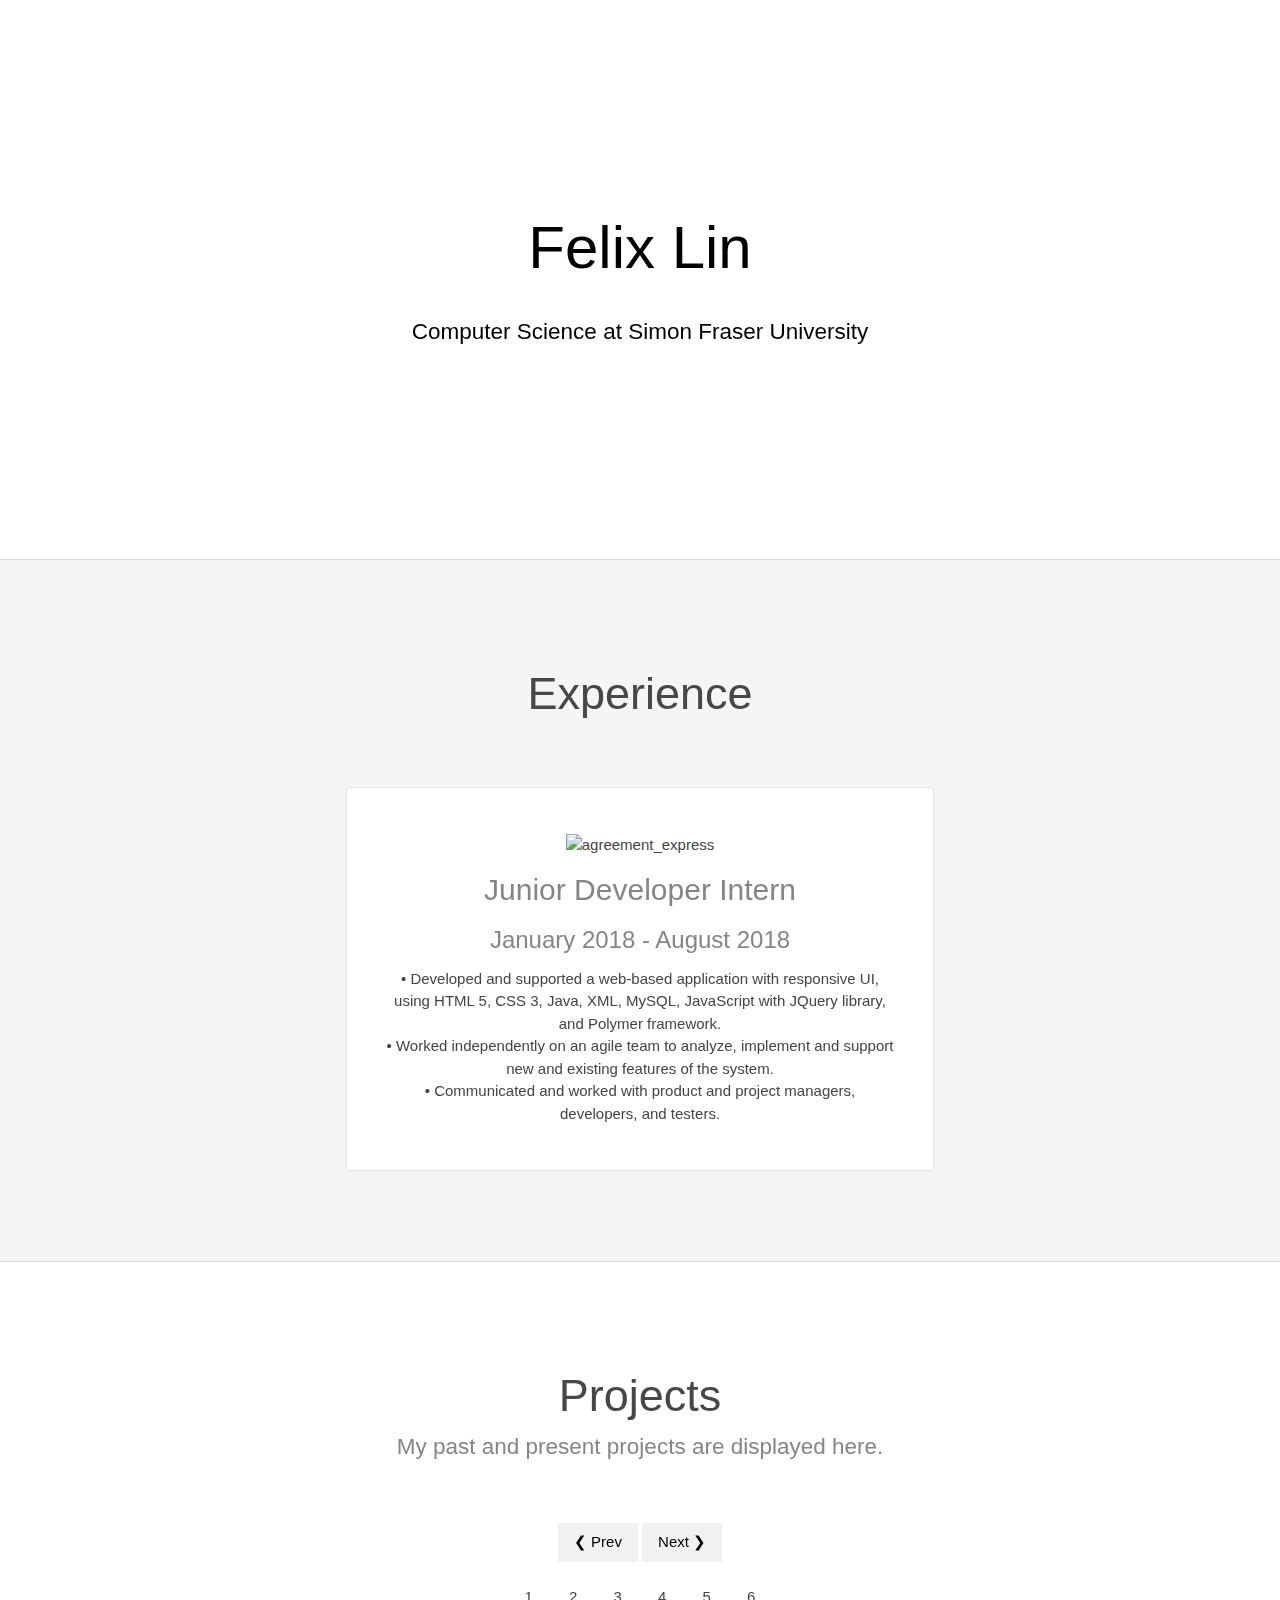
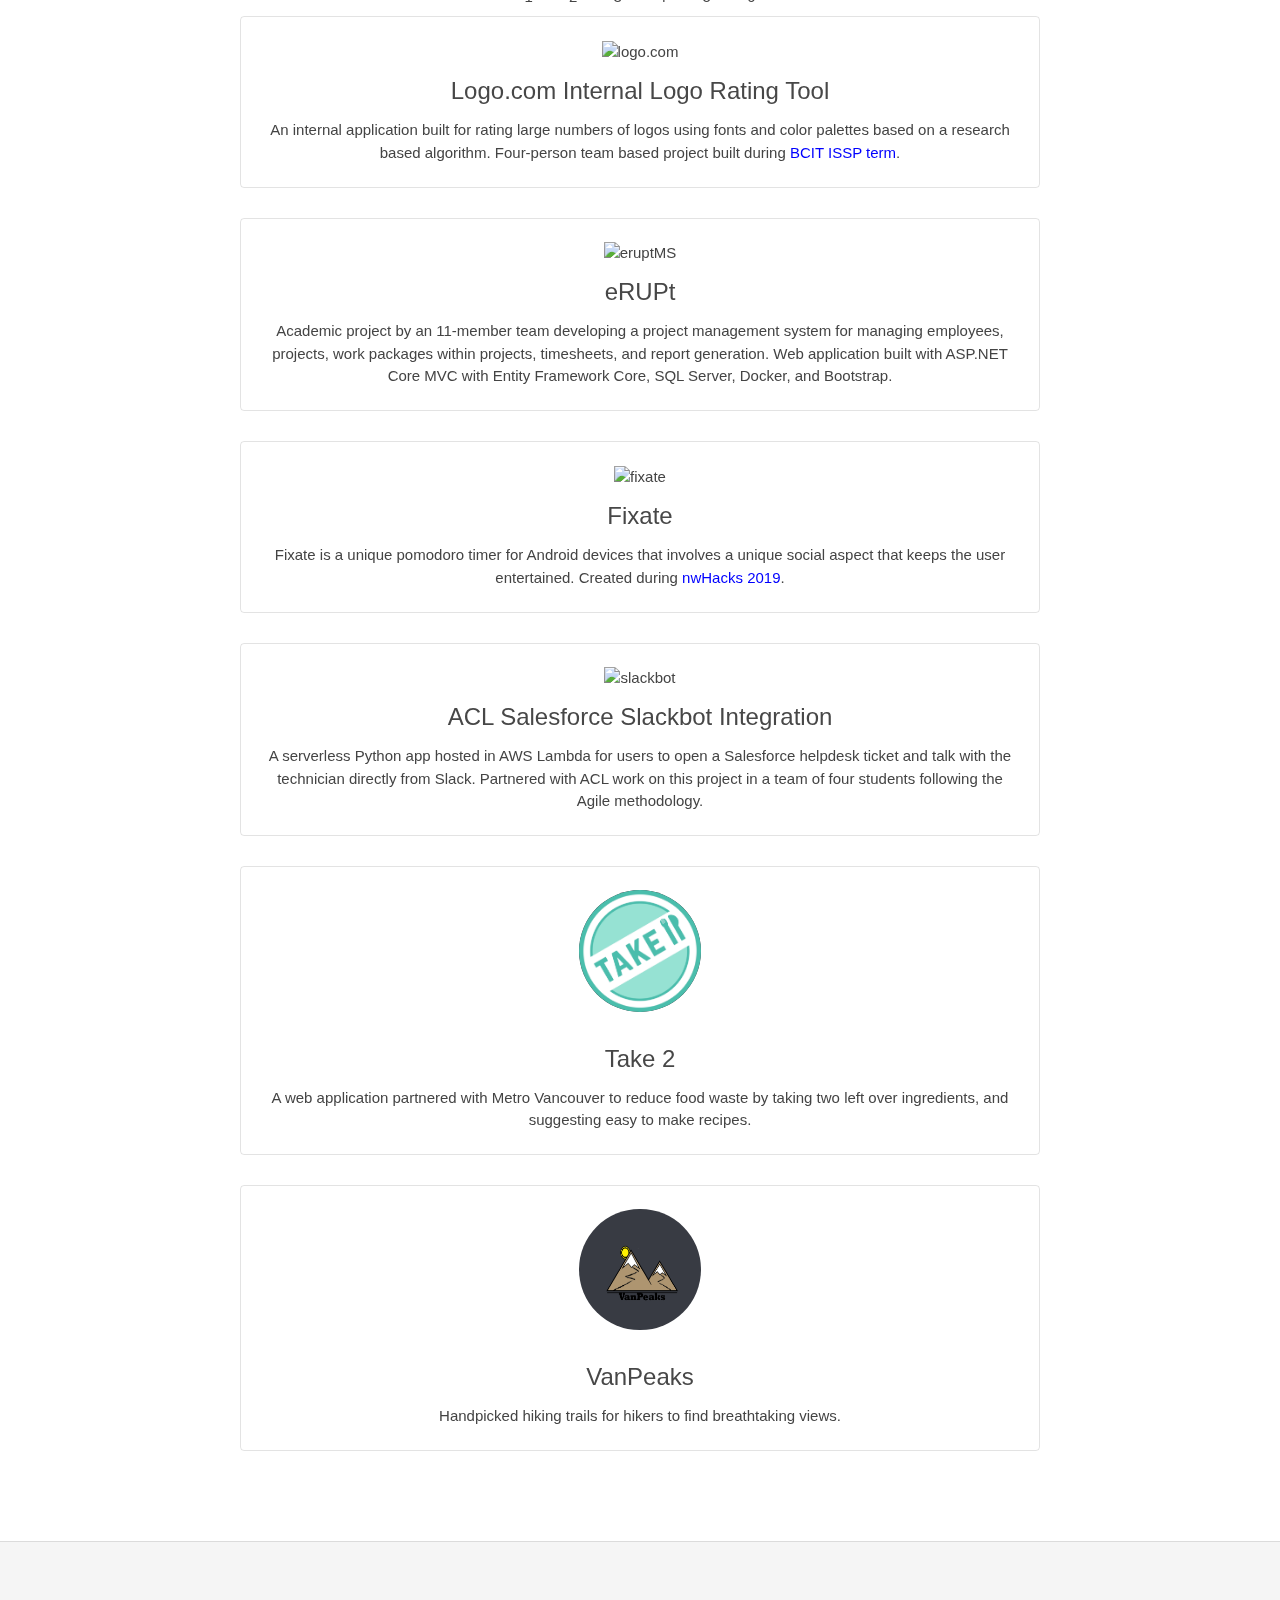
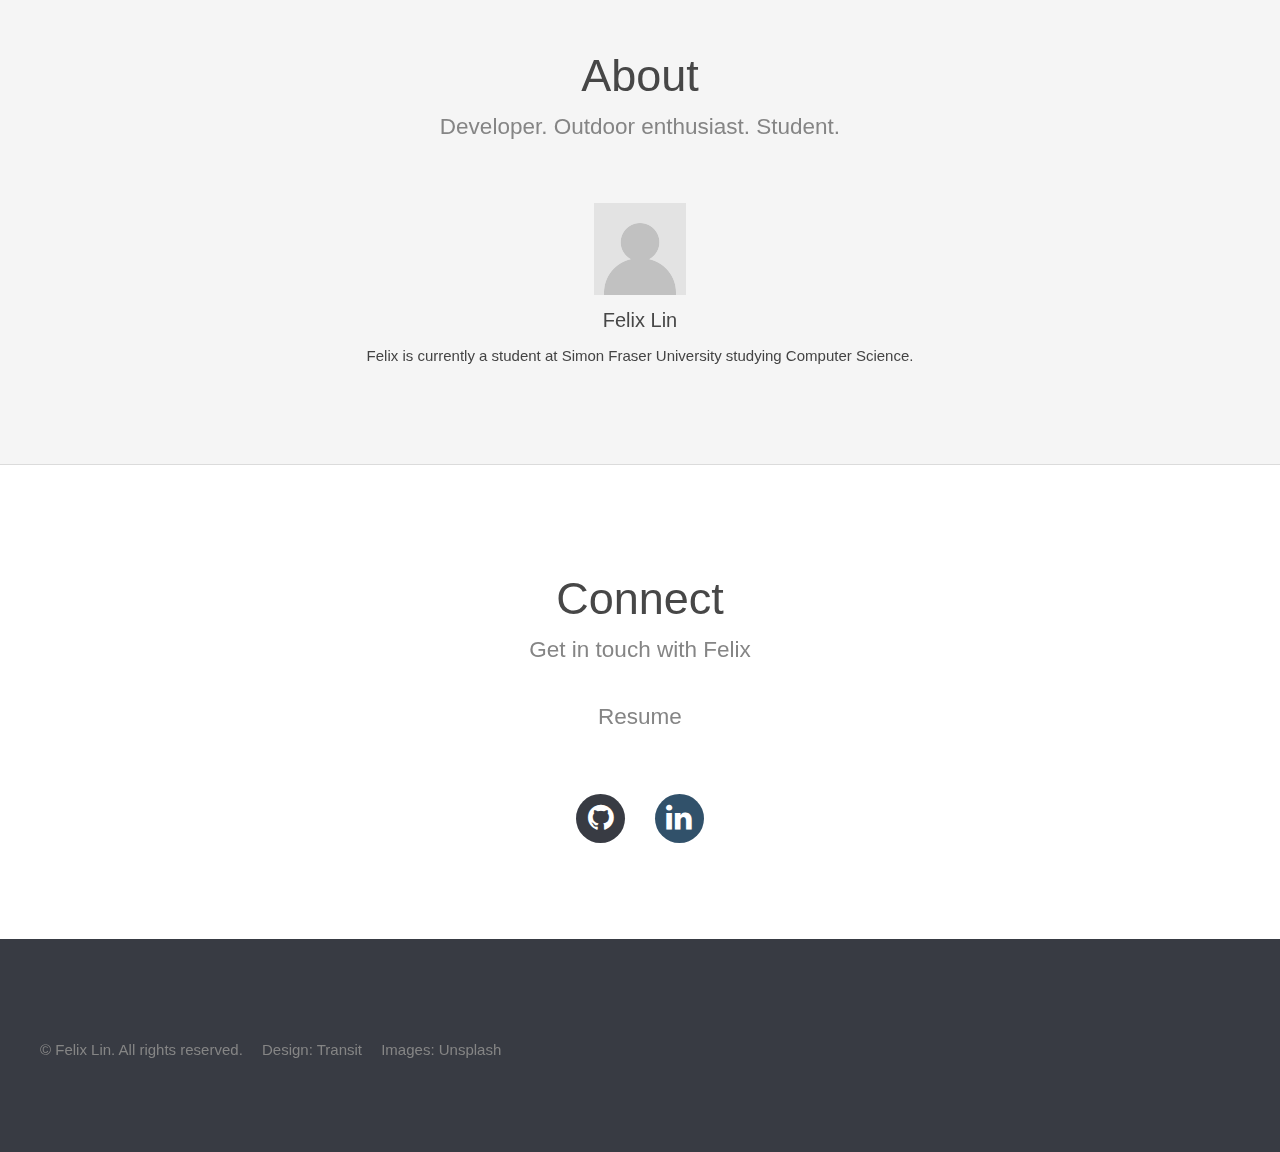
==== commit a617a7a1: "removed facebook and instagram social links" ====
--- a/index.html
+++ b/index.html
@@ -38,7 +38,7 @@
 	<!-- Banner -->
 	<section id="banner">
 		<h2>Felix Lin</h2>
-		<p>Computer Systems Technology at the British Columbia Institute of Technology</p>
+		<p>Computer Science at Simon Fraser University</p>
 	</section>
 
 	<!-- One -->
@@ -189,8 +189,8 @@
 					<section class="12u 12u(xsmall) profile">
 						<img src="images/profile_placeholder.gif" alt="felixlin" />
 						<h4>Felix Lin</h4>
-						<p>Felix is currently a student at the British Columbia Institute of Technology studying in the Computer
-							Systems Technology program.</p>
+						<p>Felix is currently a student at Simon Fraser University studying Computer
+							Science. </p>
 					</section>
 				</div>
 			</section>
@@ -208,15 +208,15 @@
 			<section class="border-bottom">
 			</section>
 			<div class="row contact-centre">
-				<div class="3u 3u(small)">
-					<ul class="icons">
-						<li>
-							<a target="_blank" href="https://www.facebook.com/felix.lin.13" class="icon rounded fa-facebook"><span
+				<!-- <div class="3u 3u(small)">
+					<ul class="icons">
+						<li>
+							<a target="_blank" href="https://www.facebook.com/" class="icon rounded fa-facebook"><span
 									class="label">Facebook</span></a>
 						</li>
 					</ul>
-				</div>
-				<div class="3u 3u(small)">
+				</div> -->
+				<div class="6u 6u(small)">
 					<ul class="icons">
 						<li>
 							<a target="_blank" href="https://github.com/Flinze" class="icon rounded fa-github"><span
@@ -224,15 +224,15 @@
 						</li>
 					</ul>
 				</div>
-				<div class="3u 3u(small)">
-					<ul class="icons">
-						<li>
-							<a target="_blank" href="https://www.instagram.com/felixlinn/" class="icon rounded fa-instagram"><span
+				<!-- <div class="4u 4u(small)">
+					<ul class="icons">
+						<li>
+							<a target="_blank" href="https://www.instagram.com/" class="icon rounded fa-instagram"><span
 									class="label">Instagram</span></a>
 						</li>
 					</ul>
-				</div>
-				<div class="3u 3u(small)">
+				</div> -->
+				<div class="6u 6u(small)">
 					<ul class="icons">
 						<li>
 							<a target="_blank" href="https://www.linkedin.com/in/felix-lin-888121133/"
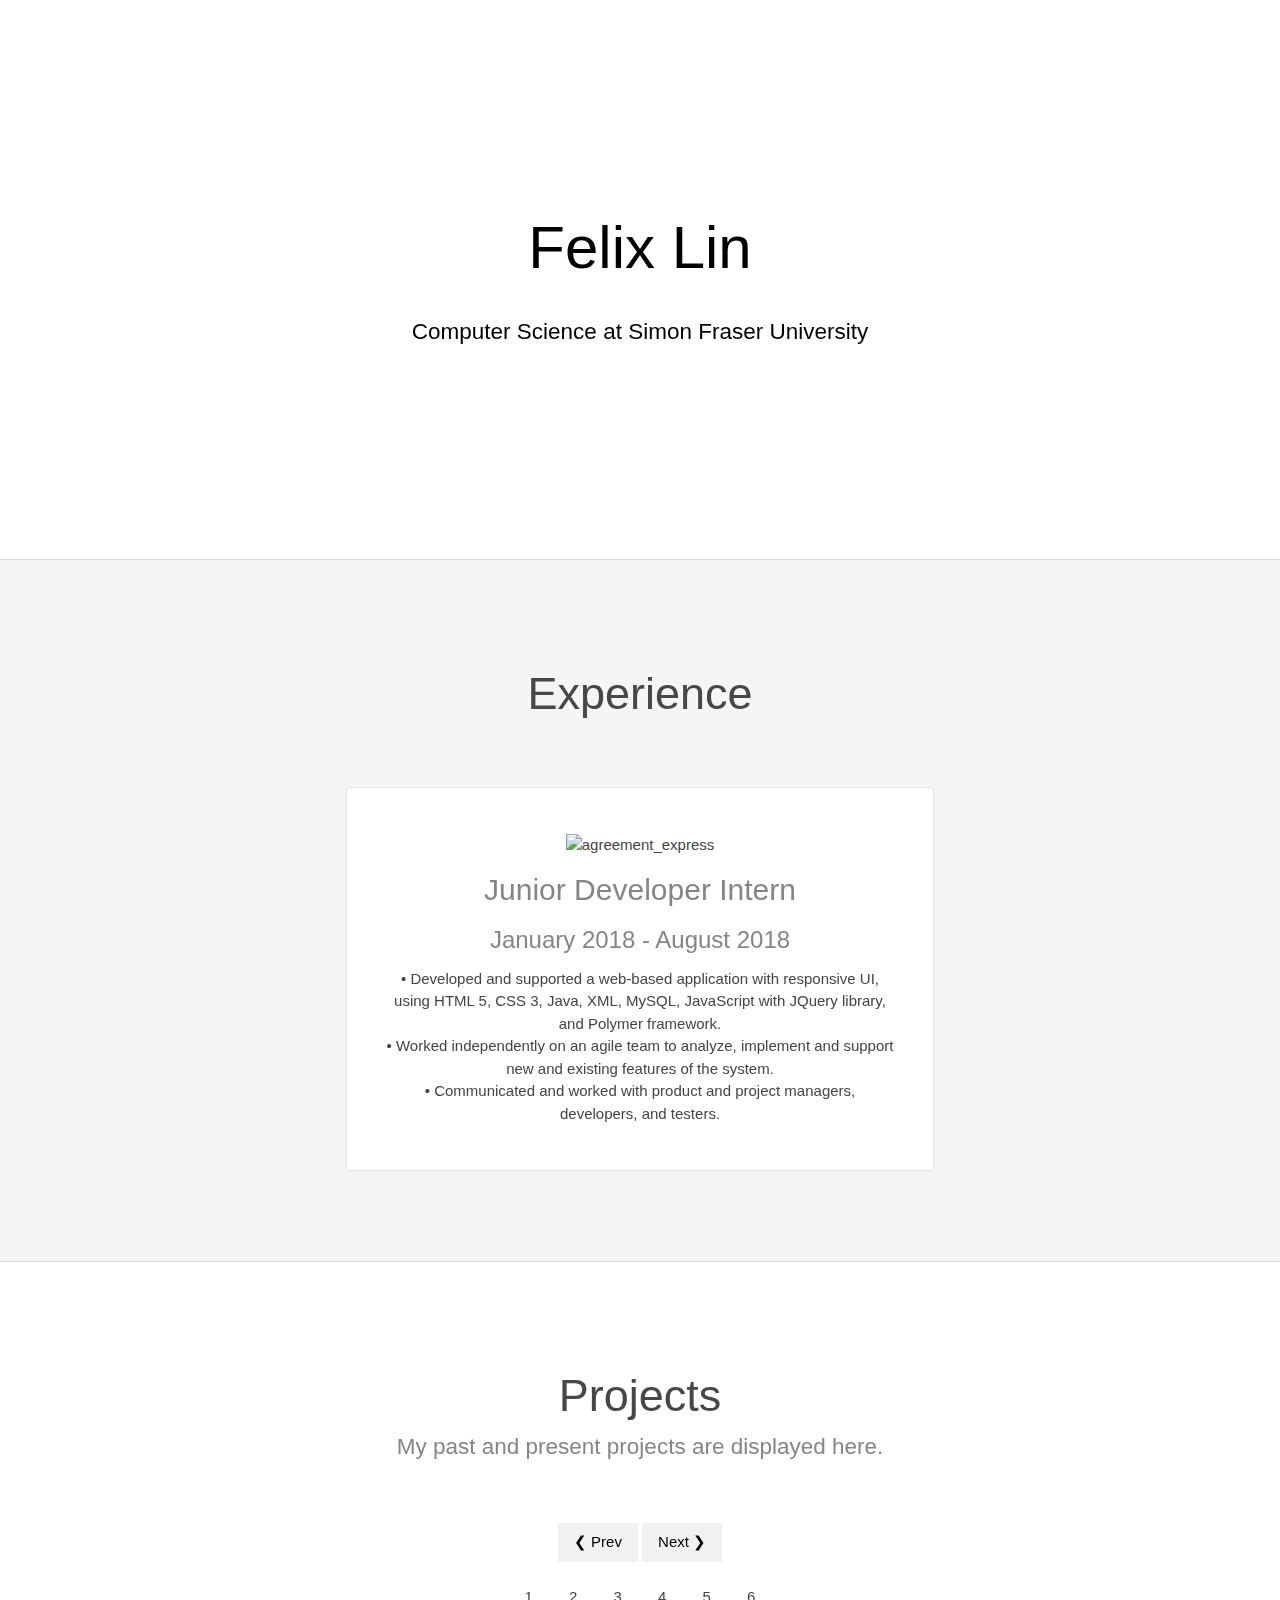
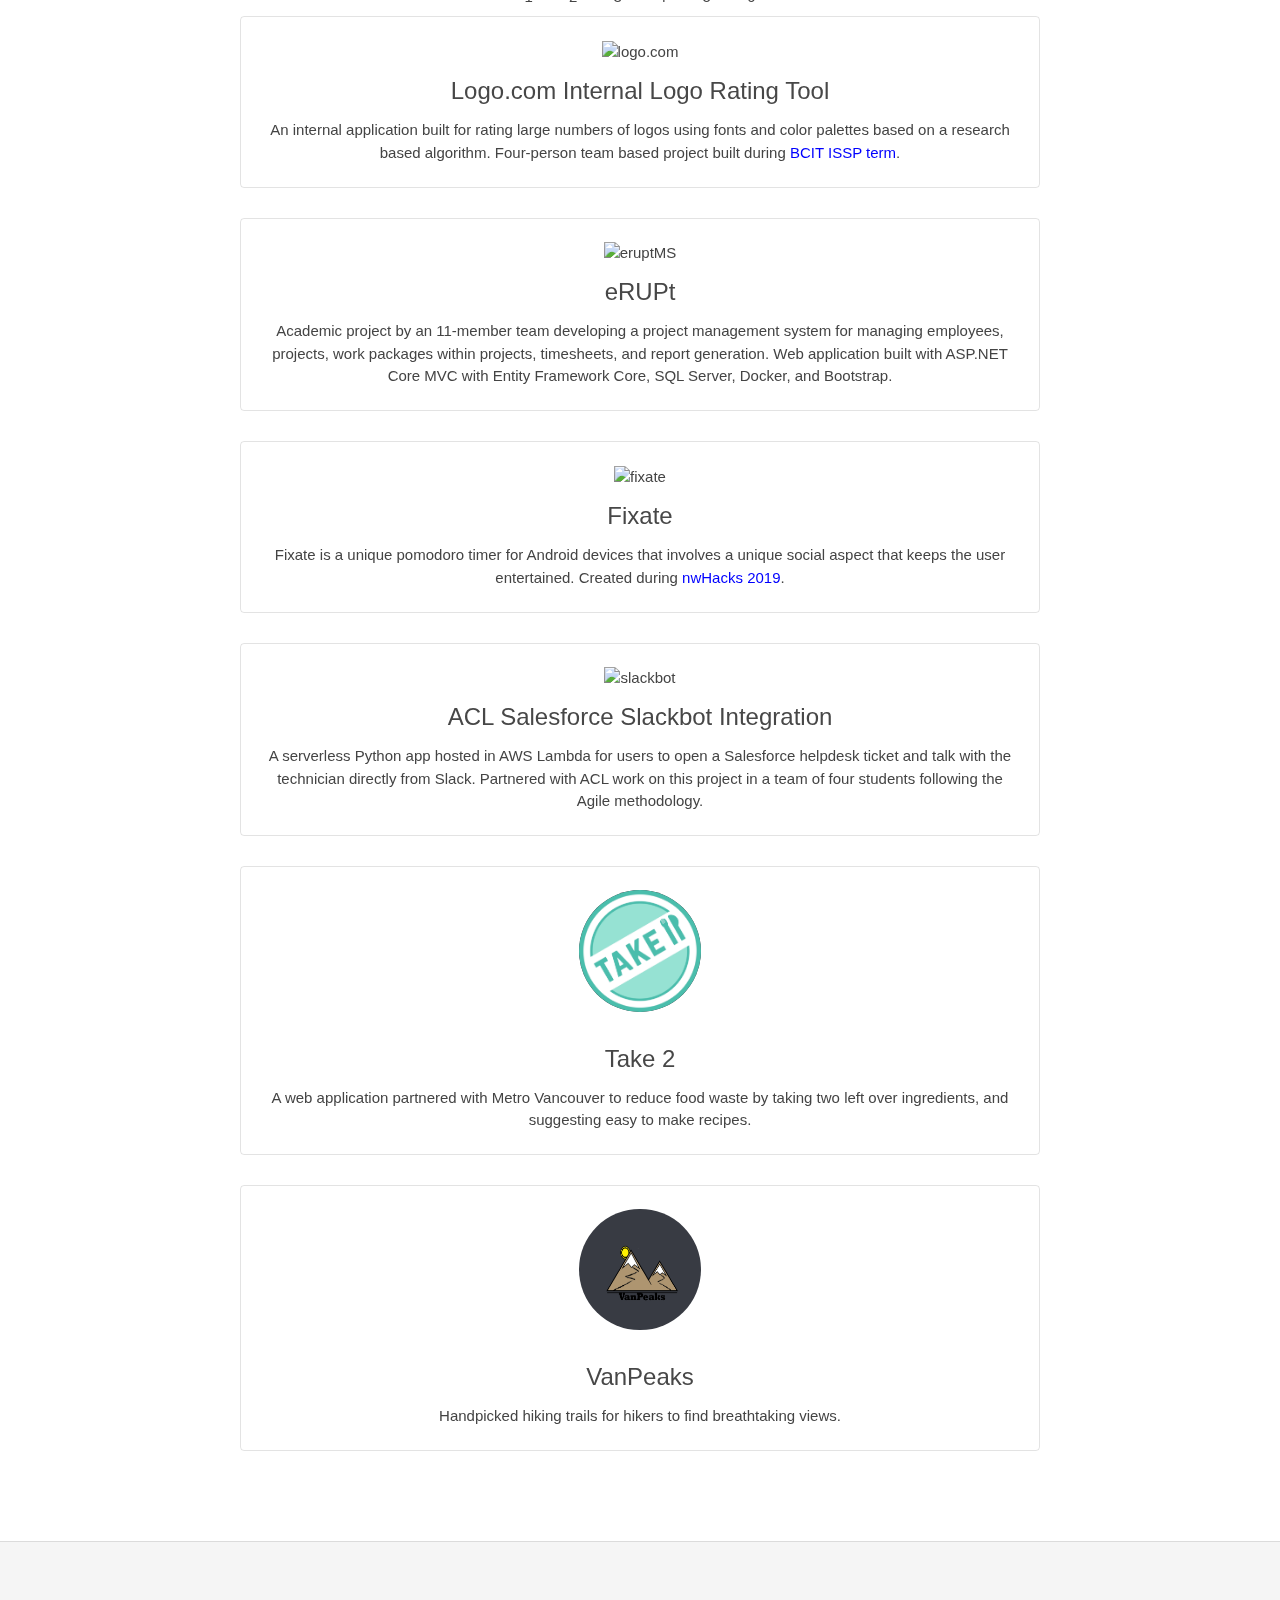
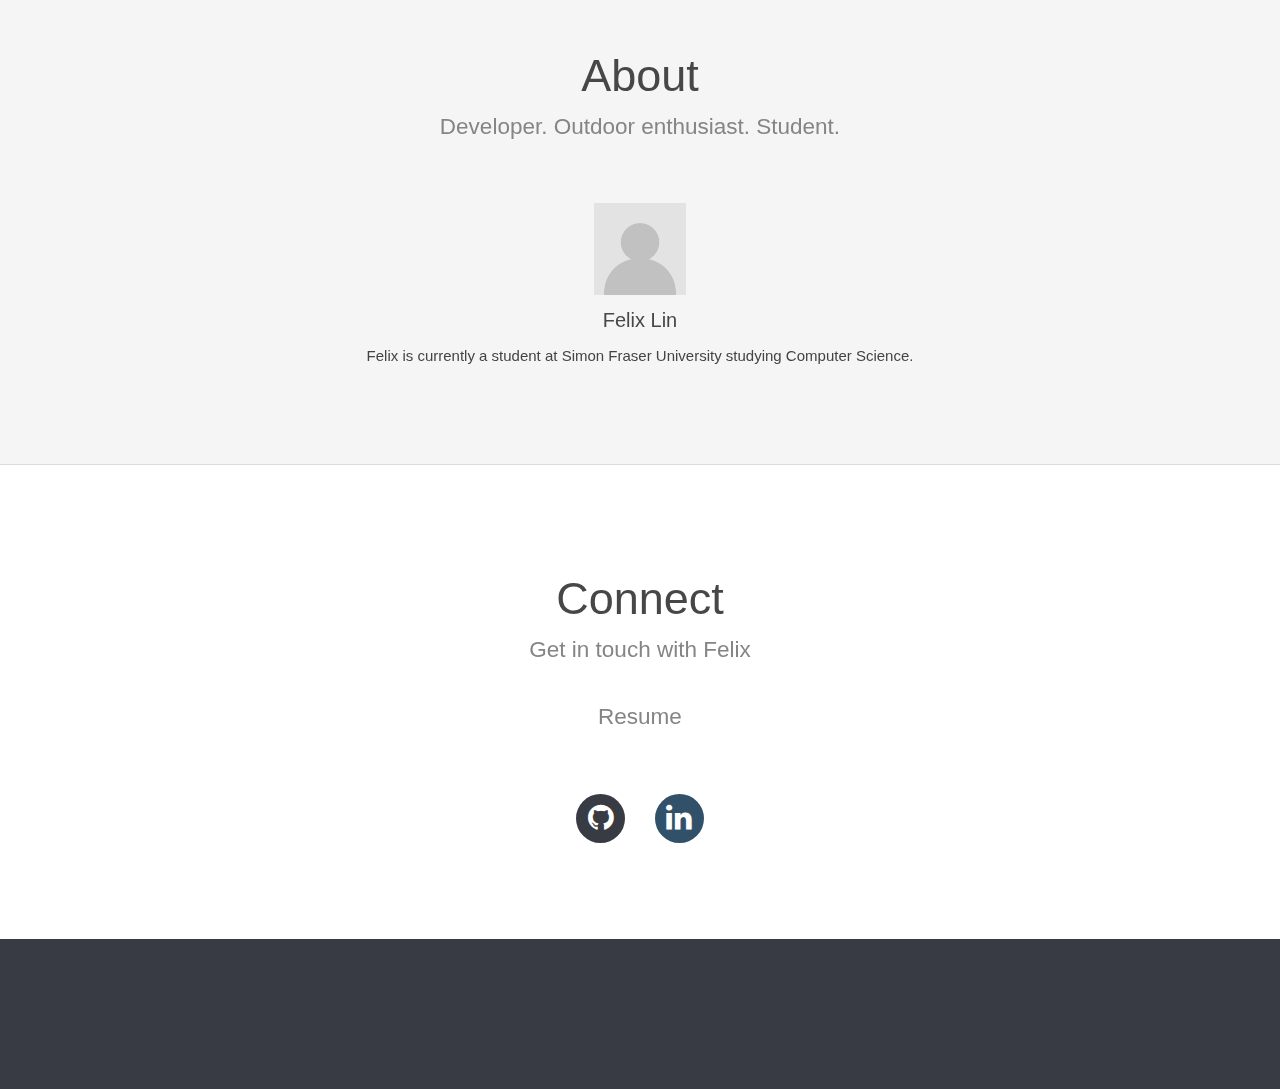
==== commit f8471de4: "Removed footer info" ====
--- a/index.html
+++ b/index.html
@@ -249,11 +249,7 @@
 		<div class="container">
 			<div class="row">
 				<div class="8u 12u$(medium)">
-					<ul class="copyright">
-						<li>&copy; Felix Lin. All rights reserved.</li>
-						<li>Design: <a href="http://templated.co">Transit</a></li>
-						<li>Images: <a href="http://unsplash.com">Unsplash</a></li>
-					</ul>
+
 				</div>
 			</div>
 		</div>
@@ -263,4 +259,4 @@
 	<script src="js/functions.js"></script>
 </body>
 
-</html>+</html>
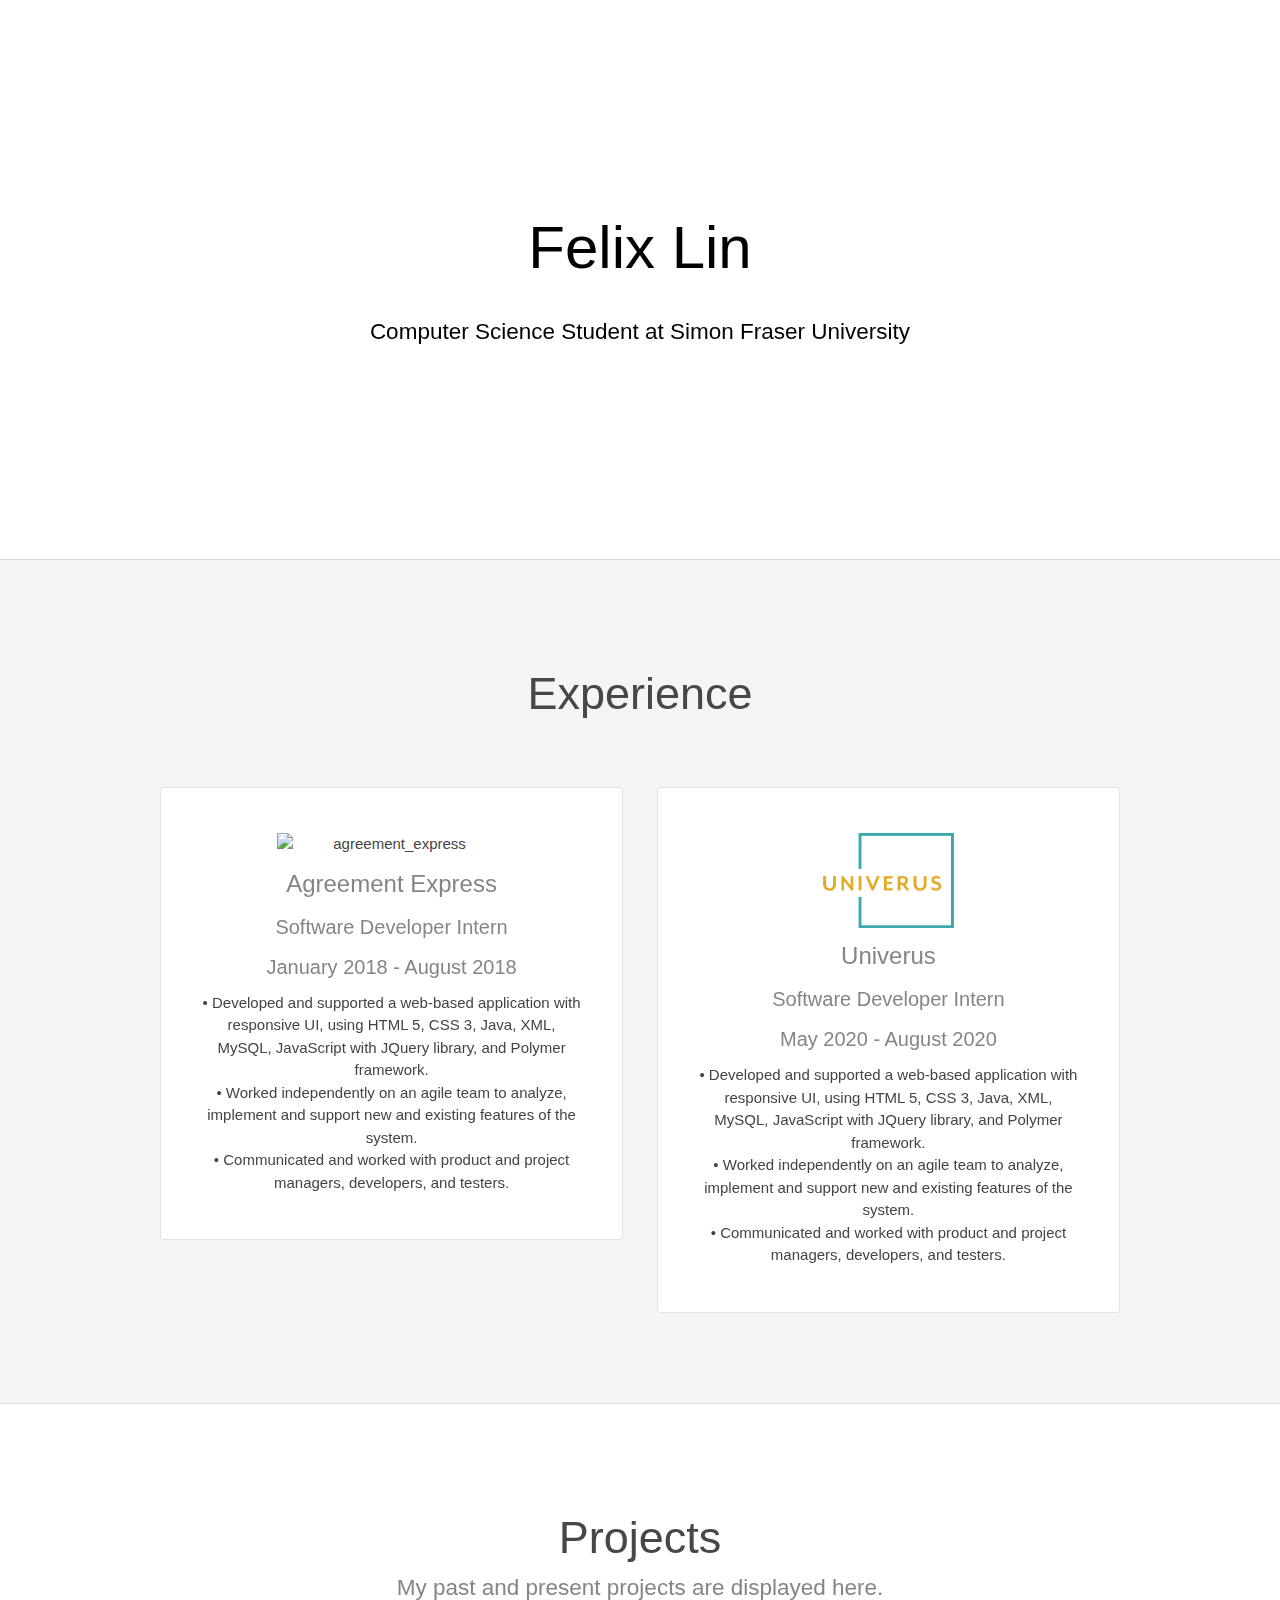
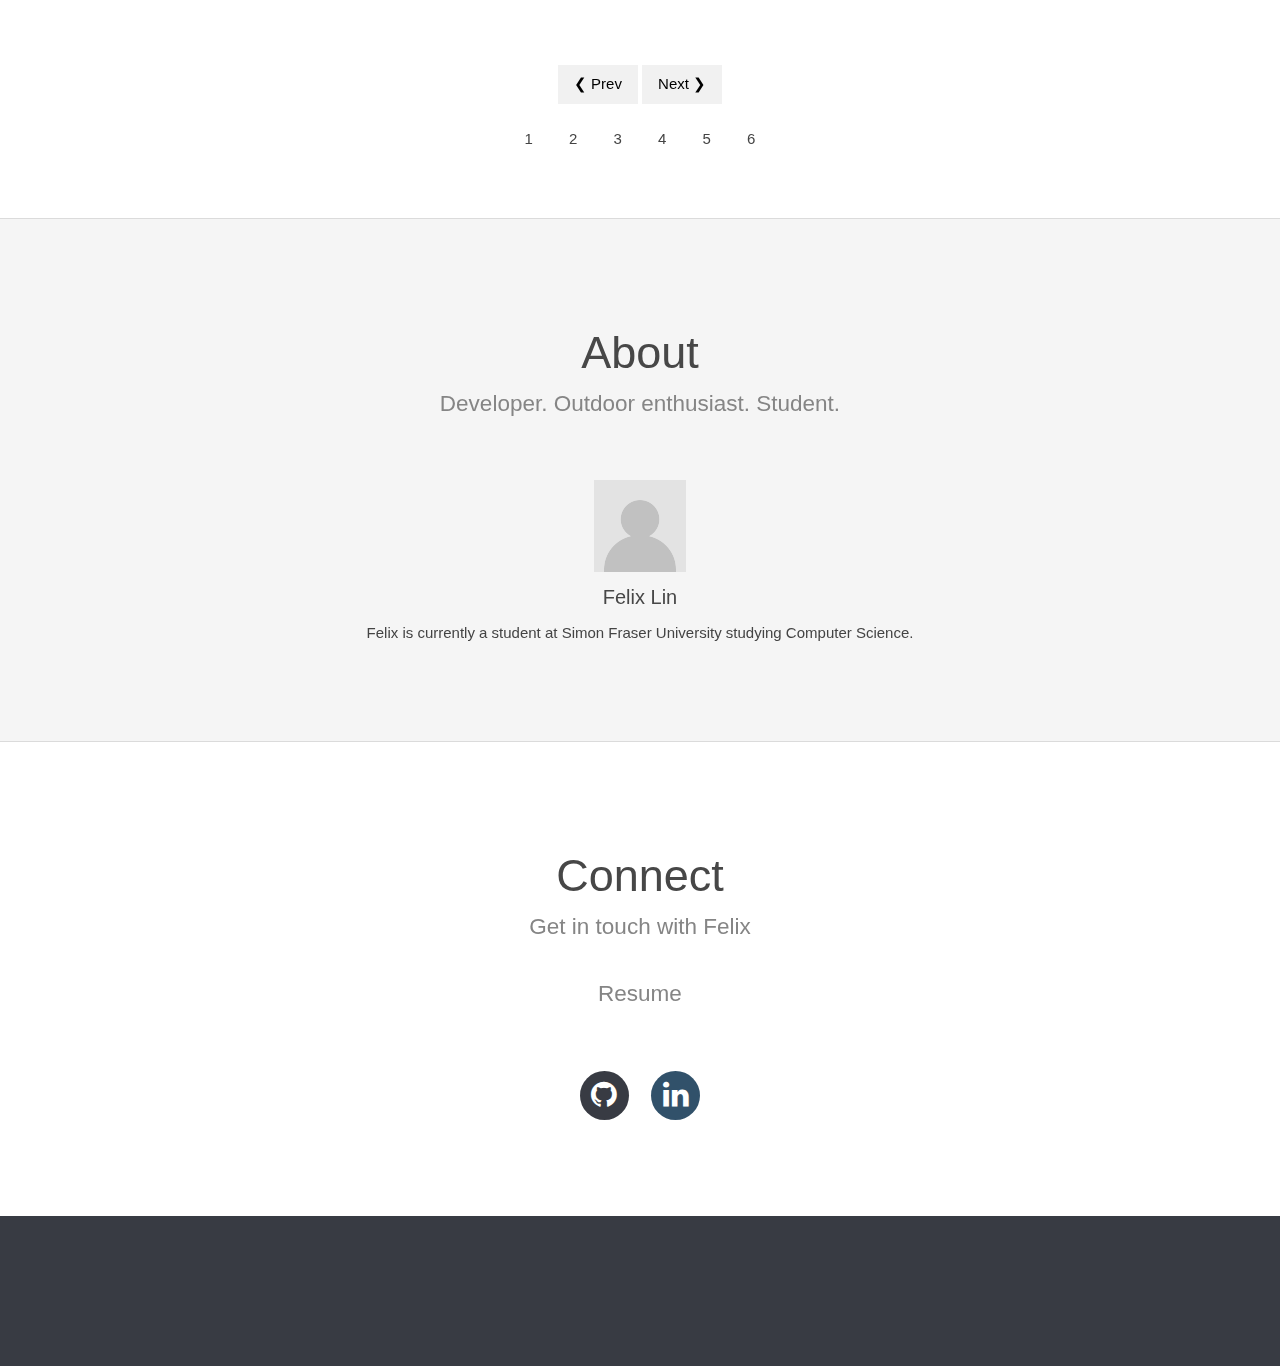
==== commit 5322615a: "Fix sizing issues for mobile" ====
--- a/index.html
+++ b/index.html
@@ -1,70 +1,182 @@
 <!DOCTYPE html>
+<!--
+	Transit by TEMPLATED
+	templated.co @templatedco
+	Released for free under the Creative Commons Attribution 3.0 license (templated.co/license)
+-->
 <html lang="en">
-
-<head>
-	<meta charset="UTF-8">
-	<title>Felix Lin</title>
-	<meta name="description" content="" />
-	<meta name="keywords" content="" />
-	<!--[if lte IE 8]><script src="js/html5shiv.js"></script><![endif]-->
-	<script src="js/jquery.min.js"></script>
-	<script src="js/skel.min.js"></script>
-	<script src="js/skel-layers.min.js"></script>
-	<script src="js/init.js"></script>
-
-	<!-- Style sheets -->
-	<link rel="stylesheet" href="css/skel.css" />
-	<link rel="stylesheet" href="css/style.css" />
-	<link rel="stylesheet" href="css/style-xlarge.css" />
-	<link rel="stylesheet" href="css/custom.css" />
-	<link rel="stylesheet" href="https://www.w3schools.com/w3css/4/w3.css">
-
-</head>
-
-<body class="landing">
-
-	<!-- Header -->
-	<header id="header">
-		<!-- <h1><a href="index.html">Felix Lin</a></h1>
+	<head>
+		<meta charset="UTF-8">
+		<title>Transit by TEMPLATED</title>
+		<meta http-equiv="content-type" content="text/html; charset=utf-8" />
+		<meta name="description" content="" />
+		<meta name="keywords" content="" />
+		<!--[if lte IE 8]><script src="js/html5shiv.js"></script><![endif]-->
+		<script src="js/jquery.min.js"></script>
+		<script src="js/skel.min.js"></script>
+		<script src="js/skel-layers.min.js"></script>
+		<script src="js/init.js"></script>
+		<noscript>
+			<link rel="stylesheet" href="css/skel.css" />
+			<link rel="stylesheet" href="css/style.css" />
+			<link rel="stylesheet" href="css/style-xlarge.css" />
+		</noscript>
+		<link rel="stylesheet" href="https://www.w3schools.com/w3css/4/w3.css">
+		<link rel="stylesheet" href="css/custom.css" />
+	</head>
+	<body class="landing">
+
+		<!-- Header -->
+			<header id="header">
+				<!-- <h1><a href="index.html">Transit</a></h1>
 				<nav id="nav">
-					<ul> -->
-		<!-- <li><a href="index.html">Home</a></li> -->
-		<!-- <li><a target="_blank" href="files/resume.pdf" class="button">Resume</a></li>
-						<li><a href="#three" class="special">Contact Me</a></li>
+					<ul>
+						<li><a href="index.html">Home</a></li>
+						<li><a href="generic.html">Generic</a></li>
+						<li><a href="elements.html">Elements</a></li>
+						<li><a href="#" class="button special">Sign Up</a></li>
 					</ul>
 				</nav> -->
-	</header>
-
-	<!-- Banner -->
-	<section id="banner">
-		<h2>Felix Lin</h2>
-		<p>Computer Science at Simon Fraser University</p>
-	</section>
-
-	<!-- One -->
-	<section id="one" class="wrapper style1 special">
-		<div class="container">
-			<header class="major">
-				<h2>Experience</h2>
 			</header>
-			<div class="row 150%">
-				<div class="6u -3u 12u$(medium)">
-					<section class="box">
-						<a target="_blank" href="https://agreementexpress.com/">
-							<img src="images/company_logos/agreement_express.png" class="responsive-image" alt="agreement_express">
-						</a>
-						<h2>Junior Developer Intern</h2>
-						<h3>January 2018 - August 2018</h3>
-						<p>• Developed and supported a web-based application with responsive UI, using HTML 5, CSS 3, Java, XML,
-							MySQL, JavaScript with JQuery library, and Polymer framework.
-							<br />
-							• Worked independently on an agile team to analyze, implement and support new and existing features of the
-							system.
-							<br />
-							• Communicated and worked with product and project managers, developers, and testers.</p>
-					</section>
-				</div>
-				<!-- <div class="6u 12u$(medium)">
+
+		<!-- Banner -->
+			<section id="banner">
+				<h2>Felix Lin</h2>
+				<p>Computer Science Student at Simon Fraser University</p>
+			</section>
+
+		<!-- One -->
+		<section id="one" class="wrapper style1 special">
+			<div class="container">
+				<header class="major">
+					<h2>Experience</h2>
+				</header>
+				<div class="row 150%">
+					<div class="6u 12u$(medium)">
+						<section class="box">
+							<a target="_blank" href="https://agreementexpress.com/">
+								<img src="images/company_logos/agreement_express.png" class="responsive-image img" alt="agreement_express">
+							</a>
+							<h3>Agreement Express</h3>
+							<h4>Software Developer Intern</h4>
+							<h4>January 2018 - August 2018</h4>
+							<p>• Developed and supported a web-based application with responsive UI, using HTML 5, CSS 3, Java, XML,
+								MySQL, JavaScript with JQuery library, and Polymer framework.
+								<br />
+								• Worked independently on an agile team to analyze, implement and support new and existing features of the
+								system.
+								<br />
+								• Communicated and worked with product and project managers, developers, and testers.</p>
+						</section>
+					</div>
+					<div class="6u 12u$(medium)">
+						<section class="box">
+							<a target="_blank" href="https://univerus.com/">
+								<img src="images/company_logos/univerus.png" class="responsive-image img" alt="agreement_express">
+							</a>
+							<h3>Univerus</h3>
+							<h4>Software Developer Intern</h3>
+							<h4>May 2020 - August 2020</h4>
+							<p>• Developed and supported a web-based application with responsive UI, using HTML 5, CSS 3, Java, XML,
+								MySQL, JavaScript with JQuery library, and Polymer framework.
+								<br />
+								• Worked independently on an agile team to analyze, implement and support new and existing features of the
+								system.
+								<br />
+								• Communicated and worked with product and project managers, developers, and testers.</p>
+						</section>
+					</div>
+					<!--
+						<div class="4u$ 12u$(medium)">
+							<section class="box">
+								<i class="icon big rounded color6 fa-rocket"></i>
+								<h3>Placeholder</h3>
+								<p>Lorem ipsum dolor sit amet, consectetur adipisicing elit. Atque eaque eveniet, nesciunt molestias. Ipsam, voluptate vero.</p>
+							</section>
+						</div>
+						-->
+				</div>
+			</div>
+		</section>
+
+		<!-- Two -->
+		<section id="two" class="wrapper style2 special">
+			<div class="container">
+				<header class="major">
+					<h2>Projects</h2>
+					<p>My past and present projects are displayed here.</p>
+				</header>
+	
+				<div class="w3-content" style="max-width:800px">
+					<div class="w3-center">
+						<div class="w3-section">
+							<button class="w3-button w3-light-grey" onclick="plusDivs(-1)">❮ Prev</button>
+							<button class="w3-button w3-light-grey" onclick="plusDivs(1)">Next ❯</button>
+						</div>
+						<button class="w3-button demo" onclick="currentDiv(1)">1</button>
+						<button class="w3-button demo" onclick="currentDiv(2)">2</button>
+						<button class="w3-button demo" onclick="currentDiv(3)">3</button>
+						<button class="w3-button demo" onclick="currentDiv(4)">4</button>
+						<button class="w3-button demo" onclick="currentDiv(5)">5</button>
+						<button class="w3-button demo" onclick="currentDiv(6)">6</button>
+					</div>
+					<div class="mySlides" style="width:100%">
+						<section class="box">
+							<a target="_blank" href="https://logo.com/">
+								<img src="images/project_logos/logo_dot_com_logo.png" alt="logo.com" class="fixate-logo">
+							</a>
+							<h3>Logo.com Internal Logo Rating Tool</h3>
+							<p>An internal application built for rating large numbers of logos using fonts and color palettes based on
+								a research based algorithm. Four-person team based project built during <a
+									href="https://www.bcit.ca/cas/issp/" style="color:blue">BCIT ISSP term</a>.
+							</p>
+						</section>
+					</div>
+					<div class="mySlides" style="width:100%">
+						<section class="box">
+							<a target="_blank" href="https://github.com/Flinze/eruptMS">
+								<img src="images/project_logos/eRUPt_logo.png" alt="eruptMS" class="fixate-logo">
+							</a>
+							<h3>eRUPt</h3>
+							<p>Academic project by an 11-member team developing a project management system for managing employees,
+								projects, work packages within projects, timesheets, and report generation.
+								Web application built with ASP.NET Core MVC with Entity Framework Core, SQL Server, Docker, and Bootstrap.
+							</p>
+						</section>
+					</div>
+					<div class="mySlides" style="width:100%">
+						<section class="box">
+							<a target="_blank" href="https://github.com/Flinze/Fixate">
+								<img src="images/project_logos/fixate_logo.png" alt="fixate" class="fixate-logo">
+							</a>
+							<h3>Fixate</h3>
+							<p> Fixate is a unique pomodoro timer for Android devices that involves a unique social aspect that keeps
+								the user entertained.
+								Created during <a href="https://nwhacks2019.devpost.com/" style="color:blue">nwHacks 2019</a>.</p>
+						</section>
+					</div>
+					<div class="mySlides" style="width:100%">
+						<section class="box">
+							<a target="_blank" href="https://github.com/acl-services/slack-salesforce-helpdesk">
+								<img src="images/project_logos/slackbot_icon.png" alt="slackbot" class="slack-logo">
+							</a>
+							<h3>ACL Salesforce Slackbot Integration</h3>
+							<p>A serverless Python app hosted in AWS Lambda for users to open a Salesforce helpdesk ticket and talk with
+								the technician directly from Slack. Partnered with ACL work on this project in a team of four students
+								following the Agile methodology. </p>
+						</section>
+					</div>
+					<div class="mySlides" style="width:100%">
+						<section class="box">
+							<a target="_blank" href="http://students.bcitdev.com/A00959121/take2/index.php">
+								<img src="images/project_logos/take2_logo.png" alt="take2" class="icon big rounded">
+							</a>
+							<h3>Take 2</h3>
+							<p>A web application partnered with Metro Vancouver to reduce food waste by taking two left over
+								ingredients, and suggesting easy to make recipes.</p>
+						</section>
+					</div>
+					<div class="mySlides" style="width:100%">
 						<section class="box">
 							<a target="_blank" href="http://students.bcitdev.com/A00959121/vanpeaks/index.php">
 								<img src="images/project_logos/vanpeaks.png" alt="van_peaks" class="icon big rounded">
@@ -72,191 +184,74 @@
 							<h3>VanPeaks</h3>
 							<p>Handpicked hiking trails for hikers to find breathtaking views. </p>
 						</section>
-					</div> -->
-
-				<!--
-					<div class="4u$ 12u$(medium)">
-						<section class="box">
-							<i class="icon big rounded color6 fa-rocket"></i>
-							<h3>Placeholder</h3>
-							<p>Lorem ipsum dolor sit amet, consectetur adipisicing elit. Atque eaque eveniet, nesciunt molestias. Ipsam, voluptate vero.</p>
-						</section>
-					</div>
-					-->
-			</div>
-		</div>
-	</section>
-
-	<!-- Two -->
-	<section id="one" class="wrapper style2 special">
-		<div class="container">
-			<header class="major">
-				<h2>Projects</h2>
-				<p>My past and present projects are displayed here.</p>
-			</header>
-
-			<div class="w3-content" style="max-width:800px">
-				<div class="w3-center">
-					<div class="w3-section">
-						<button class="w3-button w3-light-grey" onclick="plusDivs(-1)">❮ Prev</button>
-						<button class="w3-button w3-light-grey" onclick="plusDivs(1)">Next ❯</button>
-					</div>
-					<button class="w3-button demo" onclick="currentDiv(1)">1</button>
-					<button class="w3-button demo" onclick="currentDiv(2)">2</button>
-					<button class="w3-button demo" onclick="currentDiv(3)">3</button>
-					<button class="w3-button demo" onclick="currentDiv(4)">4</button>
-					<button class="w3-button demo" onclick="currentDiv(5)">5</button>
-					<button class="w3-button demo" onclick="currentDiv(6)">6</button>
-				</div>
-				<div class="mySlides" style="width:100%">
-					<section class="box">
-						<a target="_blank" href="https://logo.com/">
-							<img src="images/project_logos/logo_dot_com_logo.png" alt="logo.com" class="fixate-logo">
-						</a>
-						<h3>Logo.com Internal Logo Rating Tool</h3>
-						<p>An internal application built for rating large numbers of logos using fonts and color palettes based on
-							a research based algorithm. Four-person team based project built during <a
-								href="https://www.bcit.ca/cas/issp/" style="color:blue">BCIT ISSP term</a>.
-						</p>
-					</section>
-				</div>
-				<div class="mySlides" style="width:100%">
-					<section class="box">
-						<a target="_blank" href="https://github.com/Flinze/eruptMS">
-							<img src="images/project_logos/eRUPt_logo.png" alt="eruptMS" class="fixate-logo">
-						</a>
-						<h3>eRUPt</h3>
-						<p>Academic project by an 11-member team developing a project management system for managing employees,
-							projects, work packages within projects, timesheets, and report generation.
-							Web application built with ASP.NET Core MVC with Entity Framework Core, SQL Server, Docker, and Bootstrap.
-						</p>
-					</section>
-				</div>
-				<div class="mySlides" style="width:100%">
-					<section class="box">
-						<a target="_blank" href="https://github.com/Flinze/Fixate">
-							<img src="images/project_logos/fixate_logo.png" alt="fixate" class="fixate-logo">
-						</a>
-						<h3>Fixate</h3>
-						<p> Fixate is a unique pomodoro timer for Android devices that involves a unique social aspect that keeps
-							the user entertained.
-							Created during <a href="https://nwhacks2019.devpost.com/" style="color:blue">nwHacks 2019</a>.</p>
-					</section>
-				</div>
-				<div class="mySlides" style="width:100%">
-					<section class="box">
-						<a target="_blank" href="https://github.com/acl-services/slack-salesforce-helpdesk">
-							<img src="images/project_logos/slackbot_icon.png" alt="slackbot" class="slack-logo">
-						</a>
-						<h3>ACL Salesforce Slackbot Integration</h3>
-						<p>A serverless Python app hosted in AWS Lambda for users to open a Salesforce helpdesk ticket and talk with
-							the technician directly from Slack. Partnered with ACL work on this project in a team of four students
-							following the Agile methodology. </p>
-					</section>
-				</div>
-				<div class="mySlides" style="width:100%">
-					<section class="box">
-						<a target="_blank" href="http://students.bcitdev.com/A00959121/take2/index.php">
-							<img src="images/project_logos/take2_logo.png" alt="take2" class="icon big rounded">
-						</a>
-						<h3>Take 2</h3>
-						<p>A web application partnered with Metro Vancouver to reduce food waste by taking two left over
-							ingredients, and suggesting easy to make recipes.</p>
-					</section>
-				</div>
-				<div class="mySlides" style="width:100%">
-					<section class="box">
-						<a target="_blank" href="http://students.bcitdev.com/A00959121/vanpeaks/index.php">
-							<img src="images/project_logos/vanpeaks.png" alt="van_peaks" class="icon big rounded">
-						</a>
-						<h3>VanPeaks</h3>
-						<p>Handpicked hiking trails for hikers to find breathtaking views. </p>
-					</section>
-				</div>
-			</div>
-		</div>
-	</section>
-
-	<!-- Three -->
-	<section id="three" class="wrapper style1 special">
-		<div class="container">
-			<header class="major">
-				<h2>About</h2>
-				<p>Developer. Outdoor enthusiast. Student.</p>
-			</header>
-			<section class="profiles">
+					</div>
+				</div>
+			</div>
+		</section>
+
+		<!-- Three -->
+		<section id="three" class="wrapper style1 special">
+			<div class="container">
+				<header class="major">
+					<h2>About</h2>
+					<p>Developer. Outdoor enthusiast. Student.</p>
+				</header>
+				<section class="profiles">
+					<div class="row contact-centre">
+						<section class="12u 12u(xsmall) profile">
+							<img src="images/profile_placeholder.gif" alt="felixlin" />
+							<h4>Felix Lin</h4>
+							<p>Felix is currently a student at Simon Fraser University studying Computer
+								Science. </p>
+						</section>
+					</div>
+				</section>
+			</div>
+		</section>
+
+		<!-- Four -->
+		<section id="four" class="wrapper style2 special">
+			<div class="container">
+				<header class="major">
+					<h2>Connect</h2>
+					<p>Get in touch with Felix</p>
+					<p><a target="_blank" href="files/resume.pdf">Resume</a></p>
+				</header>
+				<section class="border-bottom">
+				</section>
 				<div class="row contact-centre">
-					<section class="12u 12u(xsmall) profile">
-						<img src="images/profile_placeholder.gif" alt="felixlin" />
-						<h4>Felix Lin</h4>
-						<p>Felix is currently a student at Simon Fraser University studying Computer
-							Science. </p>
-					</section>
-				</div>
-			</section>
-		</div>
-	</section>
-
-	<!-- Four -->
-	<section id="four" class="wrapper style2 special">
-		<div class="container">
-			<header class="major">
-				<h2>Connect</h2>
-				<p>Get in touch with Felix</p>
-				<p><a target="_blank" href="files/resume.pdf">Resume</a></p>
-			</header>
-			<section class="border-bottom">
-			</section>
-			<div class="row contact-centre">
-				<!-- <div class="3u 3u(small)">
-					<ul class="icons">
-						<li>
-							<a target="_blank" href="https://www.facebook.com/" class="icon rounded fa-facebook"><span
-									class="label">Facebook</span></a>
-						</li>
-					</ul>
-				</div> -->
-				<div class="6u 6u(small)">
-					<ul class="icons">
-						<li>
-							<a target="_blank" href="https://github.com/Flinze" class="icon rounded fa-github"><span
-									class="label">Github</span></a>
-						</li>
-					</ul>
-				</div>
-				<!-- <div class="4u 4u(small)">
-					<ul class="icons">
-						<li>
-							<a target="_blank" href="https://www.instagram.com/" class="icon rounded fa-instagram"><span
-									class="label">Instagram</span></a>
-						</li>
-					</ul>
-				</div> -->
-				<div class="6u 6u(small)">
-					<ul class="icons">
-						<li>
-							<a target="_blank" href="https://www.linkedin.com/in/felix-lin-888121133/"
-								class="icon rounded fa-linkedin"><span class="label">LinkedIn</span></a>
-						</li>
-					</ul>
-				</div>
-			</div>
-		</div>
-	</section>
-
-	<!-- Footer -->
-	<footer id="footer">
-		<div class="container">
-			<div class="row">
-				<div class="8u 12u$(medium)">
-
-				</div>
-			</div>
-		</div>
-	</footer>
-
-	<!-- Scripts loaded last as divs need to be loaded first -->
-	<script src="js/functions.js"></script>
-</body>
-
-</html>
+					<div class="6u 6u(small)">
+						<ul class="icons">
+							<li>
+								<a target="_blank" href="https://github.com/Flinze" class="icon rounded fa-github"><span
+										class="label">Github</span></a>
+							</li>
+						</ul>
+					</div>
+					<div class="6u 6u(small)">
+						<ul class="icons">
+							<li>
+								<a target="_blank" href="https://www.linkedin.com/in/felix-lin-888121133/"
+									class="icon rounded fa-linkedin"><span class="label">LinkedIn</span></a>
+							</li>
+						</ul>
+					</div>
+				</div>
+			</div>
+		</section>
+
+		<!-- Footer -->
+		<footer id="footer">
+			<div class="container">
+				<div class="row">
+					<div class="8u 12u$(medium)">
+
+					</div>
+				</div>
+			</div>
+		</footer>
+
+		<!-- Scripts loaded last as divs need to be loaded first -->
+		<script src="js/functions.js"></script>
+	</body>
+</html>--- a/css/style.css
+++ b/css/style.css
@@ -926,7 +926,7 @@
 			opacity: 0.25;
 		}
 
-/* Page Header */
+/* Header */
 
 	body.landing #header {
 		background-color: transparent;
@@ -936,7 +936,7 @@
 	}
 
 		body.landing #header nav a {
-			color: #000000;
+			color: #000000
 		}
 
 	#header {
@@ -1028,7 +1028,7 @@
 				right: 0;
 			}
 
-/* Page Banner */
+/* Banner */
 
 	#banner {
 		/* background-image: url(../images/dark_tint.png), url(../images/bokeh_car_lights_bg.jpg); */
@@ -1041,7 +1041,6 @@
 
 		#banner :last-child {
 			margin-bottom: 0;
-			color: #000000
 		}
 
 		#banner h2 {
@@ -1057,7 +1056,7 @@
 			margin-bottom: 1.75em;
 		}
 
-/* Page Wrapper */
+/* Wrapper */
 
 	.wrapper {
 		padding: 6em 0em 4em;
@@ -1133,7 +1132,7 @@
 				color: #444;
 			}
 
-/* Page Footer */
+/* Footer */
 
 	#footer {
 		background: #383b43;
@@ -1177,7 +1176,7 @@
 			}
 
 		#footer .icons {
-			text-align: center;
+			text-align: right;
 		}
 
 		#footer a.icon {
@@ -1219,7 +1218,35 @@
 			border-radius: 0 4px 4px 0;
 		}
 
-/* Contact */
+/* Custom */
+.responsive-image {
+	width: 100%;
+	height: auto;
+}
+
+.slack-logo {
+	background-color: #383b43;
+	border-radius: 100%;
+	color: #ffffff;
+	display: inline-block;
+	height: 3.25em;
+	text-align: center;
+	font-size: 2.5em;
+	margin-bottom: 0.5em;
+	box-shadow: 0 0 black;
+}
+
+.fixate-logo {
+	color: #ffffff;
+	display: inline-block;
+	height: 3.25em;
+	text-align: center;
+	font-size: 2.5em;
+	margin-bottom: 0.5em;
+	box-shadow: 0 0 black;
+}
+
+	/* Contact */
 
 	.contact-centre {
 		display: inline-block;
--- a/css/custom.css
+++ b/css/custom.css
@@ -0,0 +1,11 @@
+.mySlides {display:none}
+
+.img {
+    display: block;
+    max-width:230px;
+    max-height:95px;
+    width: auto;
+    height: auto;
+    display: block;
+    margin: 0 auto;
+}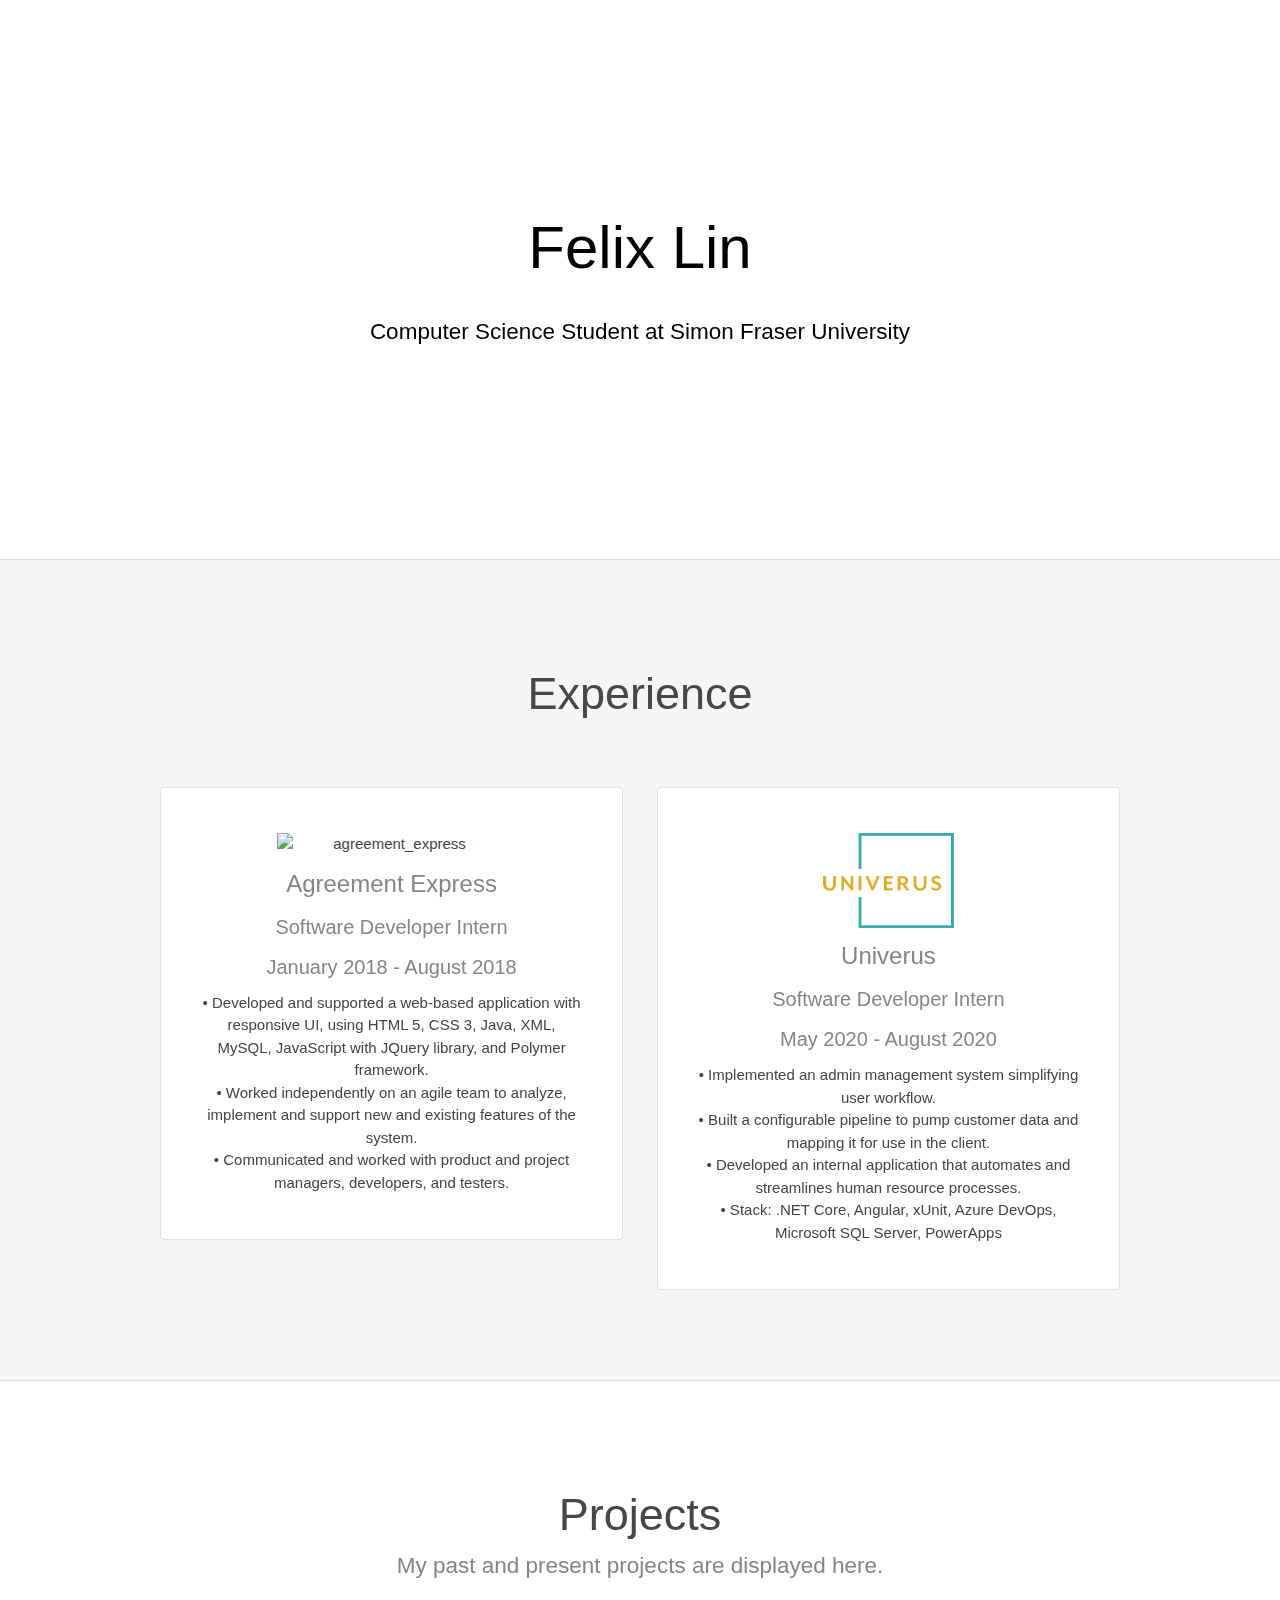
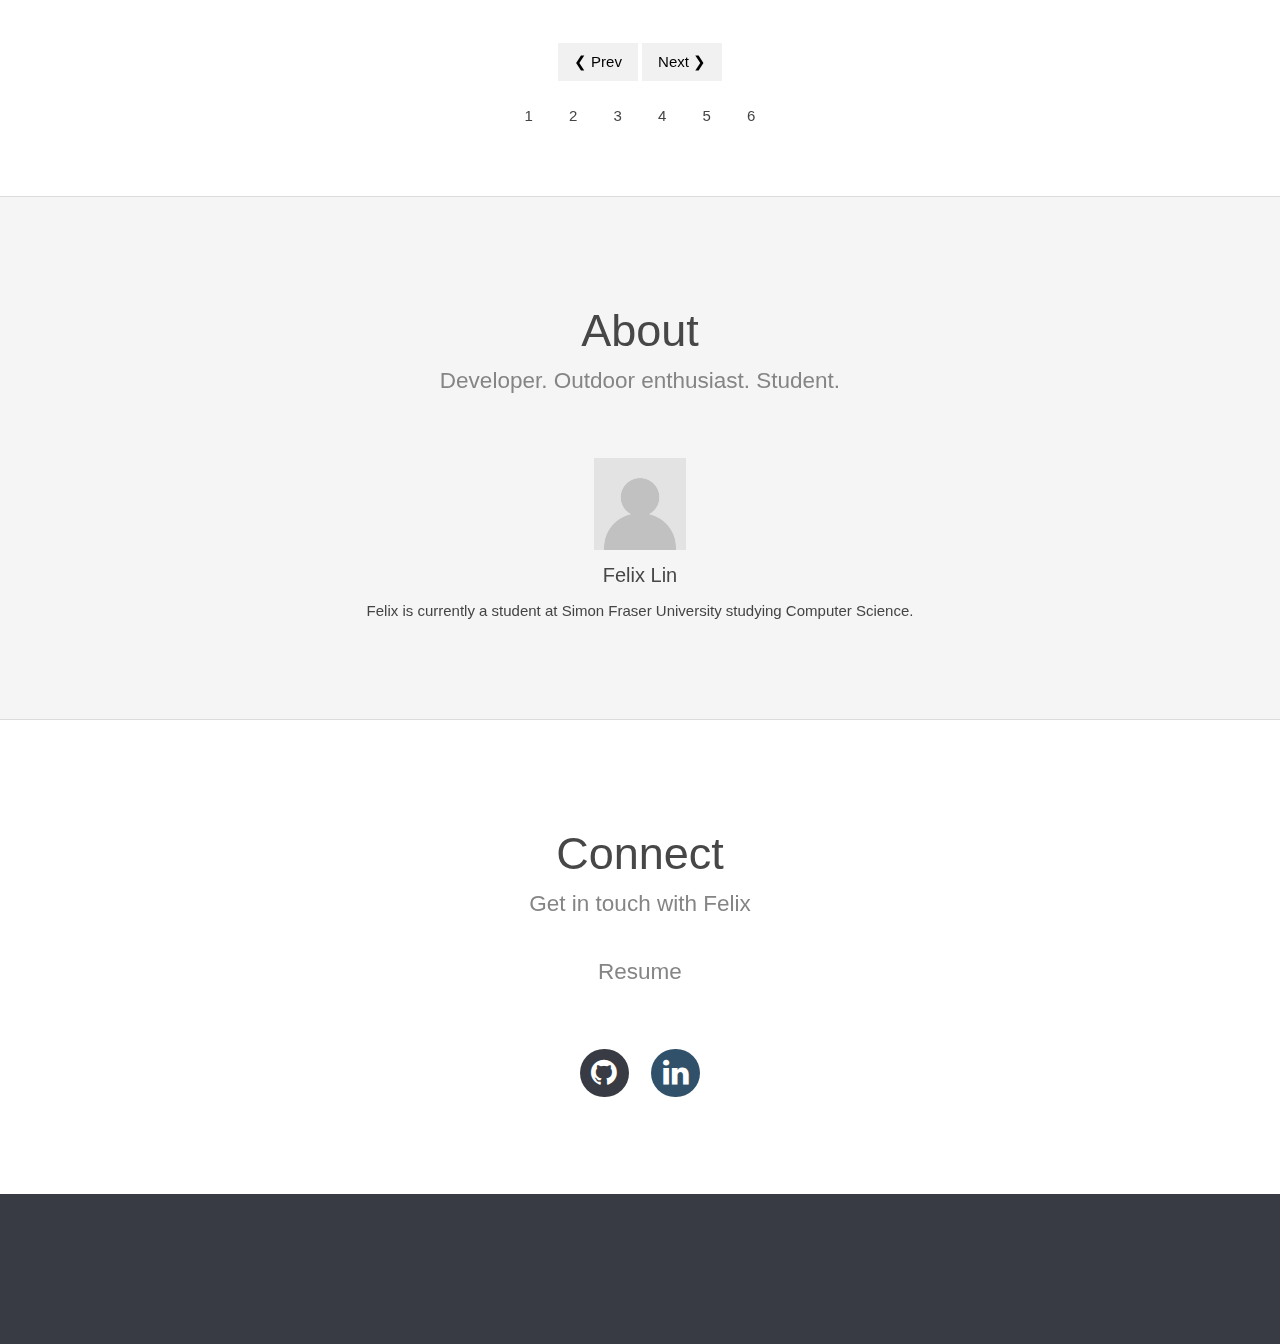
==== commit 8c46b9bf: "added description to univerus" ====
--- a/index.html
+++ b/index.html
@@ -77,13 +77,14 @@
 							<h3>Univerus</h3>
 							<h4>Software Developer Intern</h3>
 							<h4>May 2020 - August 2020</h4>
-							<p>• Developed and supported a web-based application with responsive UI, using HTML 5, CSS 3, Java, XML,
-								MySQL, JavaScript with JQuery library, and Polymer framework.
-								<br />
-								• Worked independently on an agile team to analyze, implement and support new and existing features of the
-								system.
-								<br />
-								• Communicated and worked with product and project managers, developers, and testers.</p>
+							<p>• Implemented an admin management system simplifying user workflow.
+								<br />
+								• Built a configurable pipeline to pump customer data and mapping it for use in the client.
+								<br />
+								• Developed an internal application that automates and streamlines human resource processes.
+								<br />
+								• Stack: .NET Core, Angular, xUnit, Azure DevOps, Microsoft SQL Server, PowerApps
+							</p>
 						</section>
 					</div>
 					<!--
